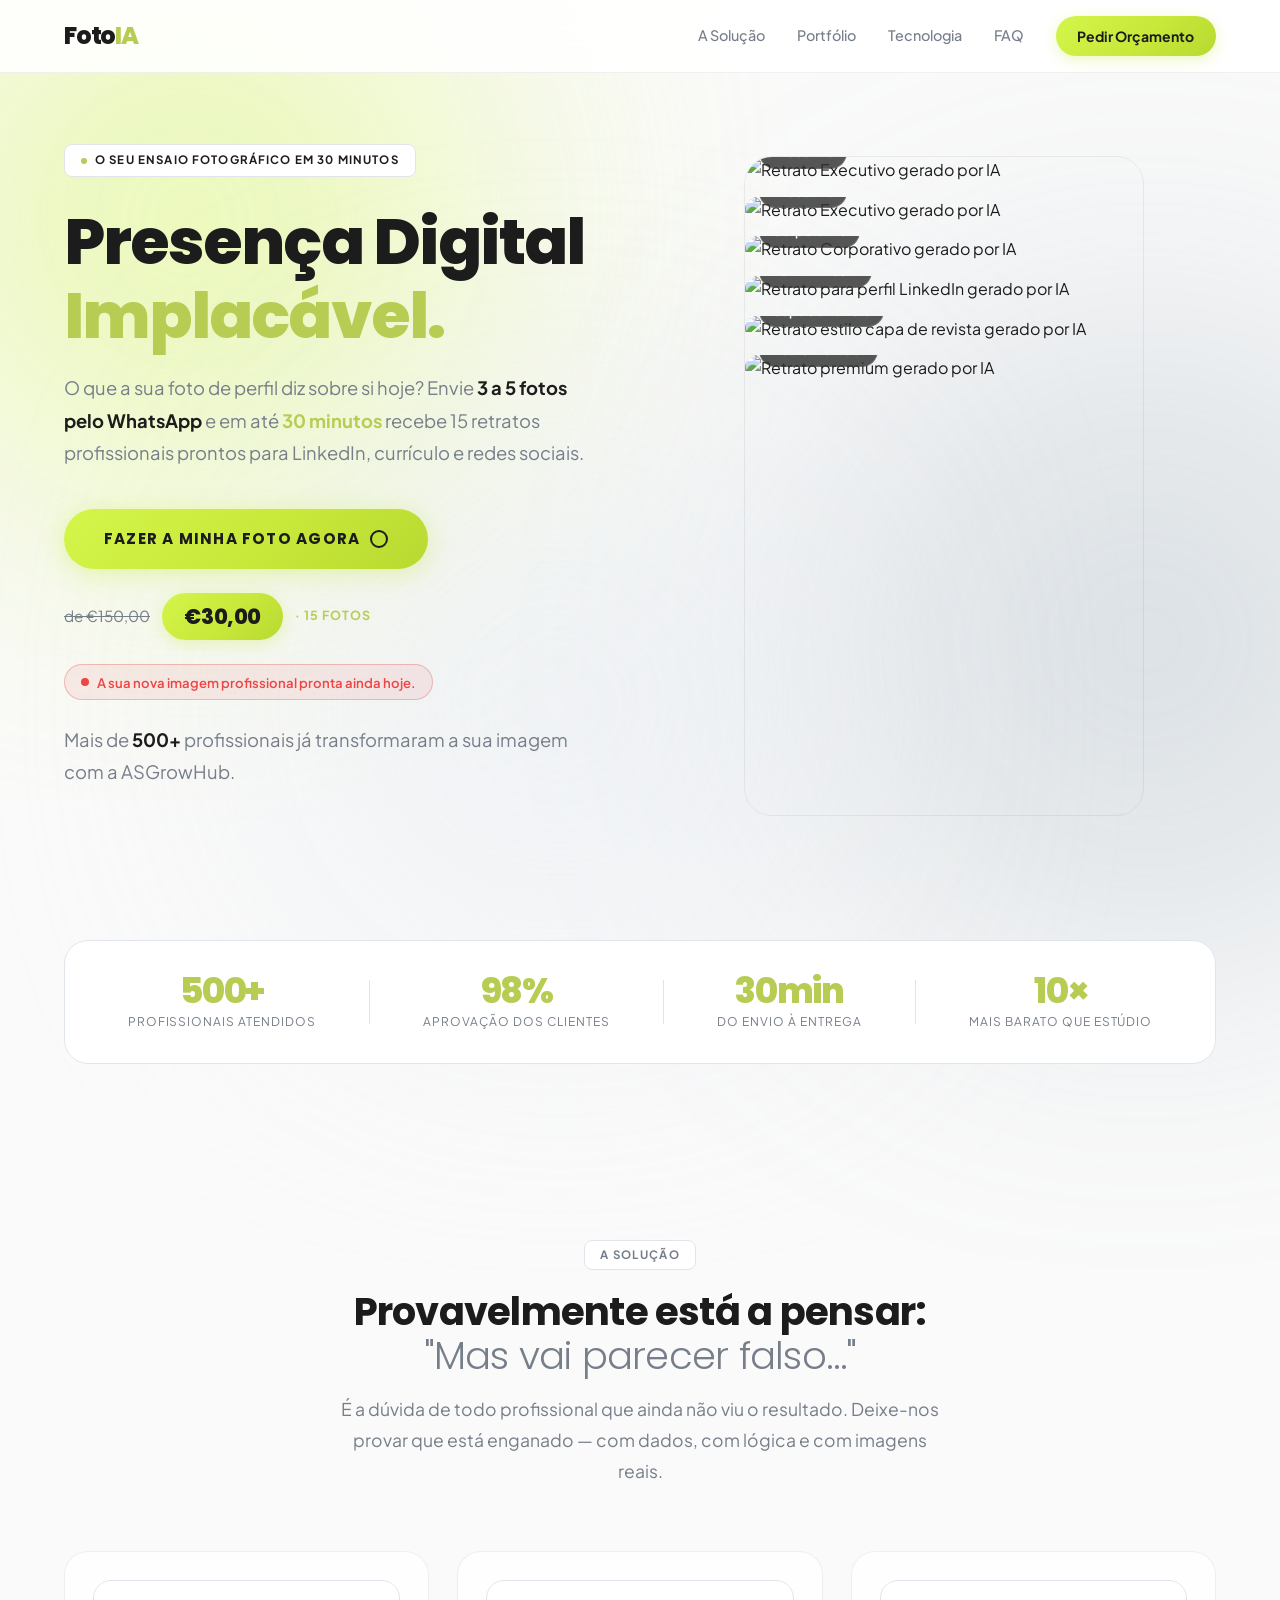
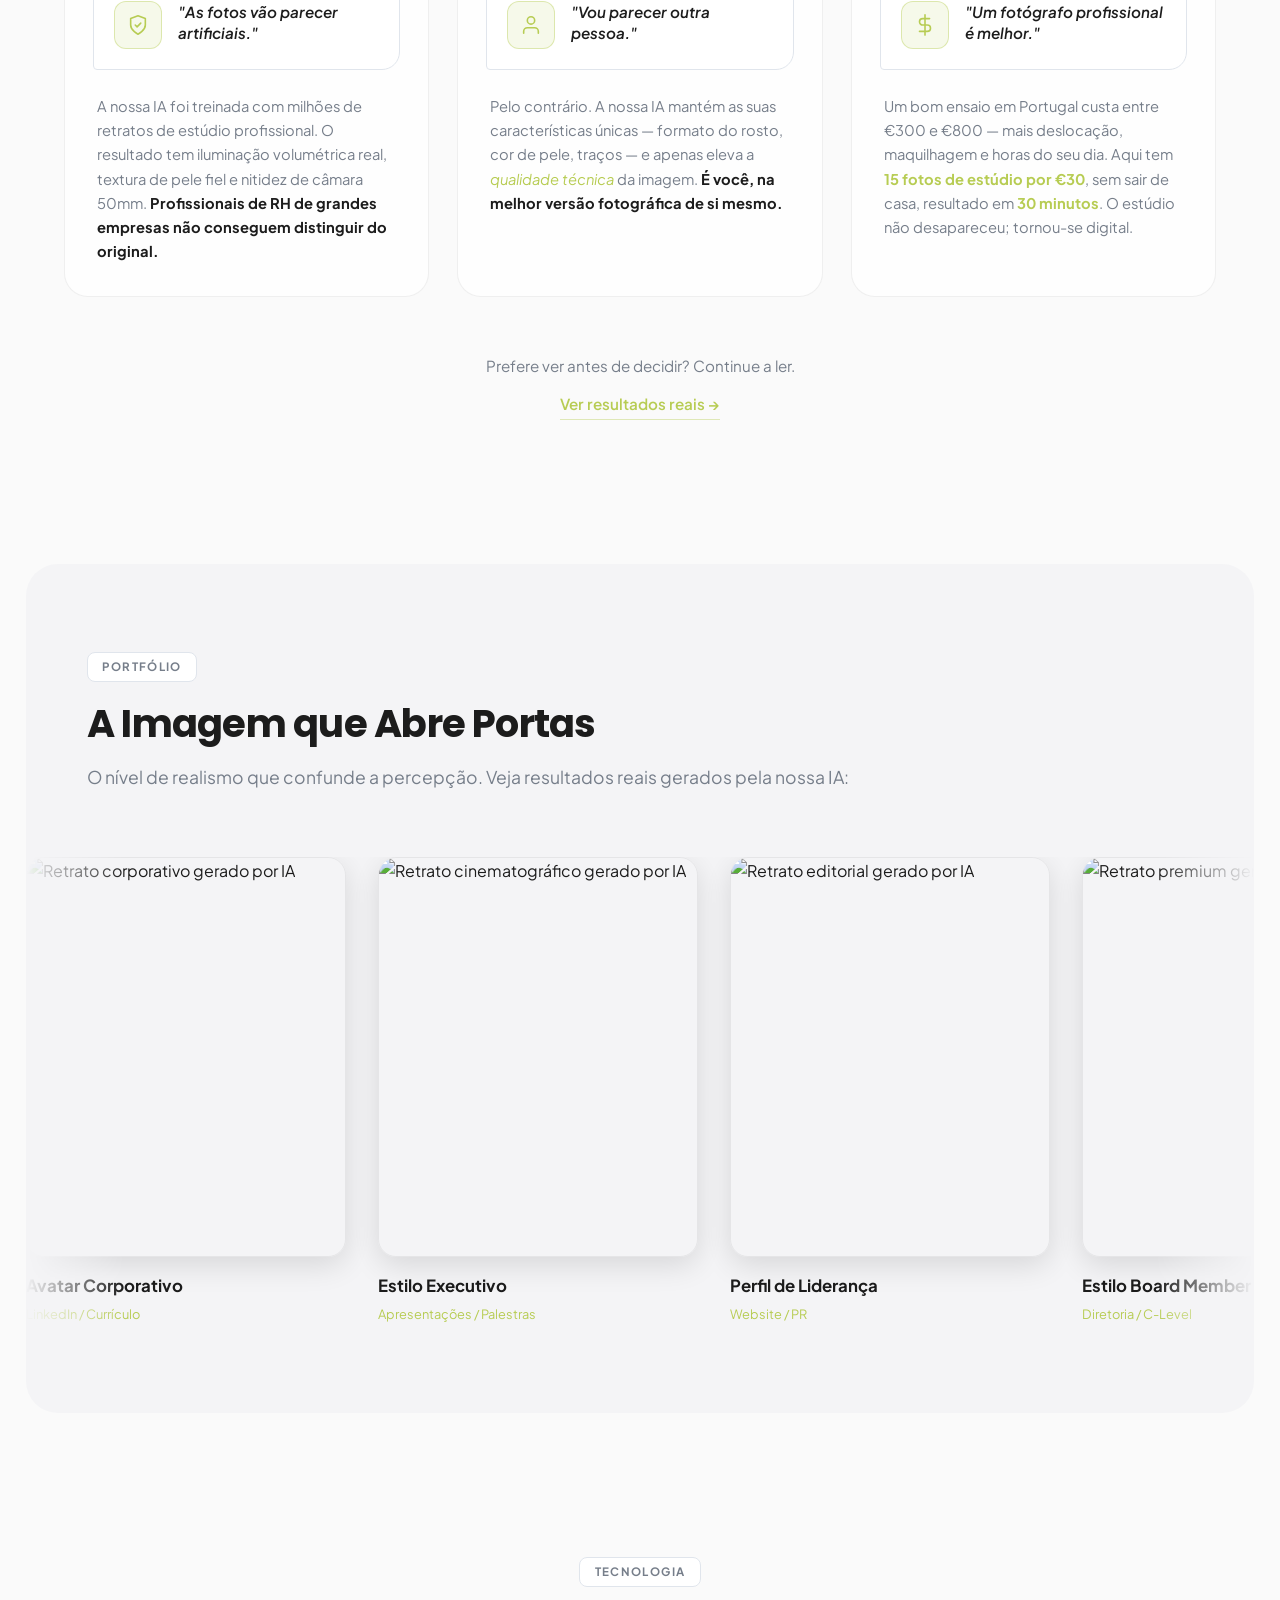
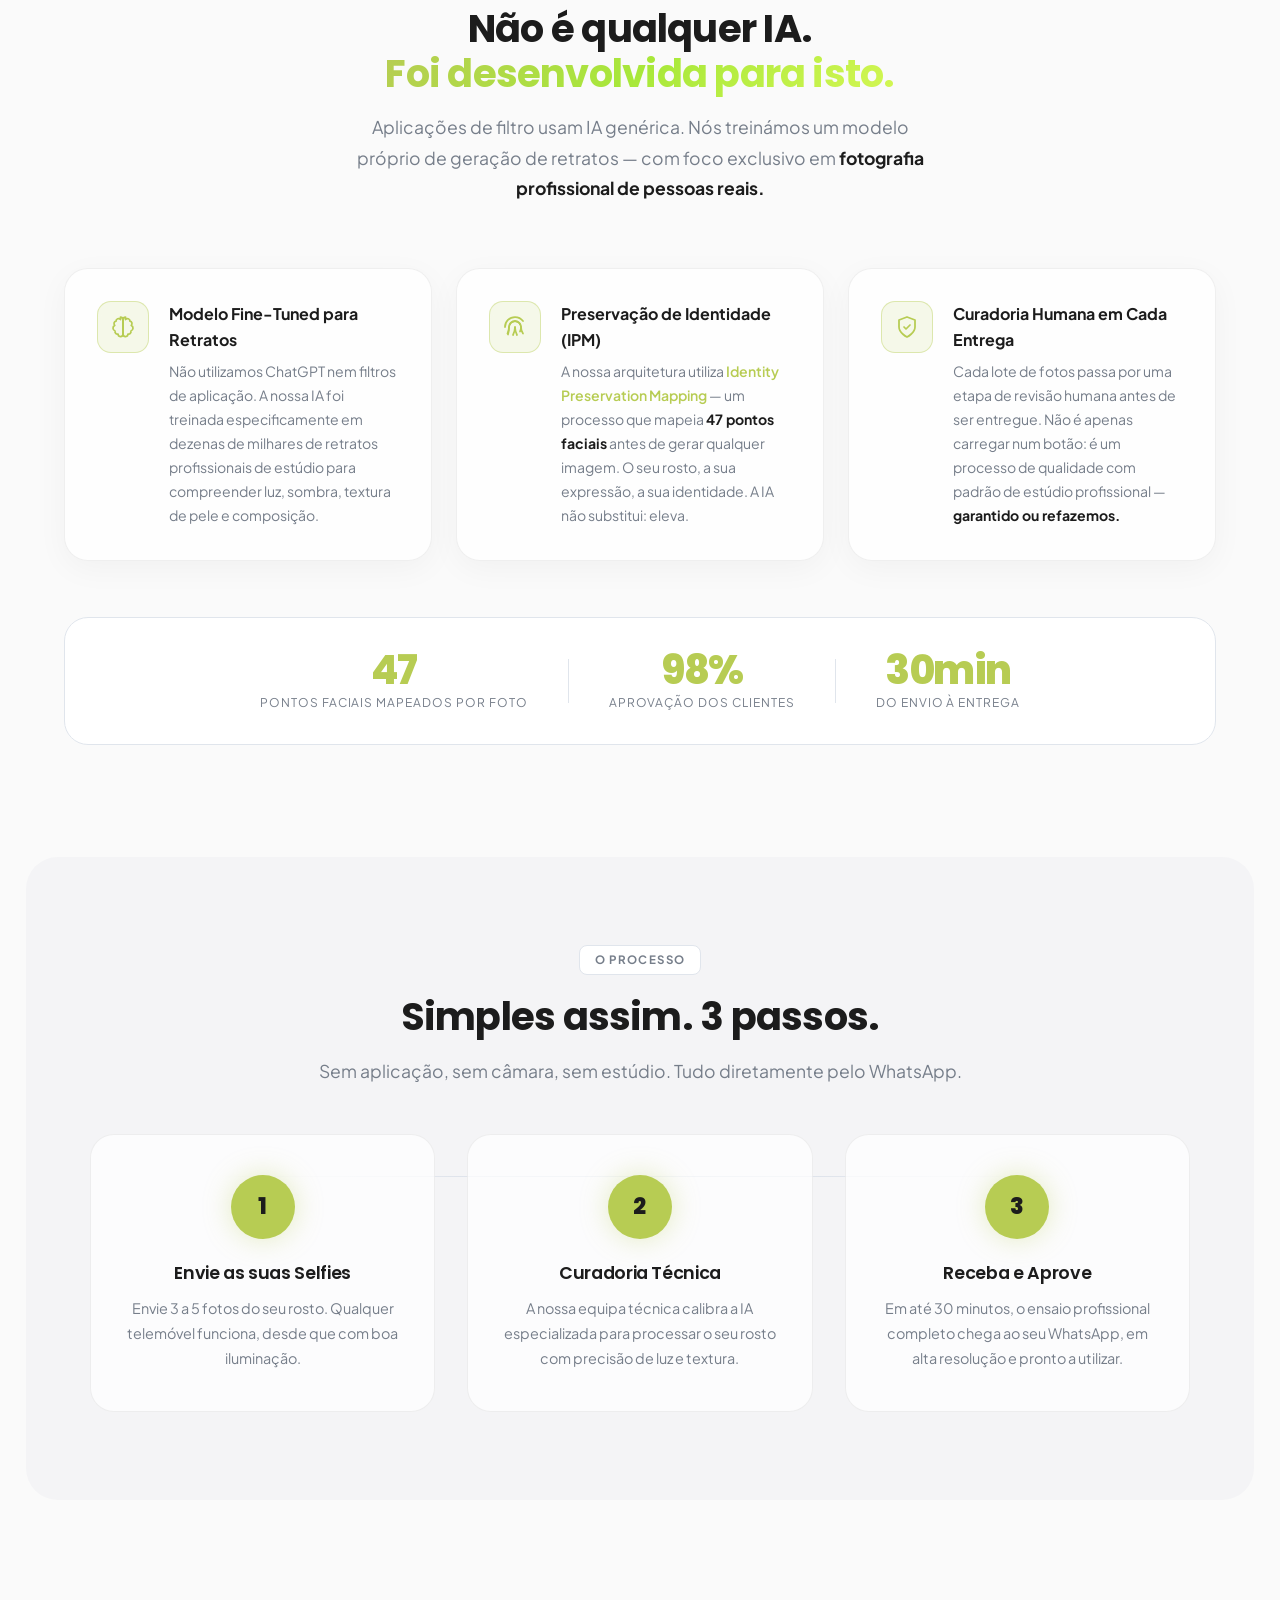
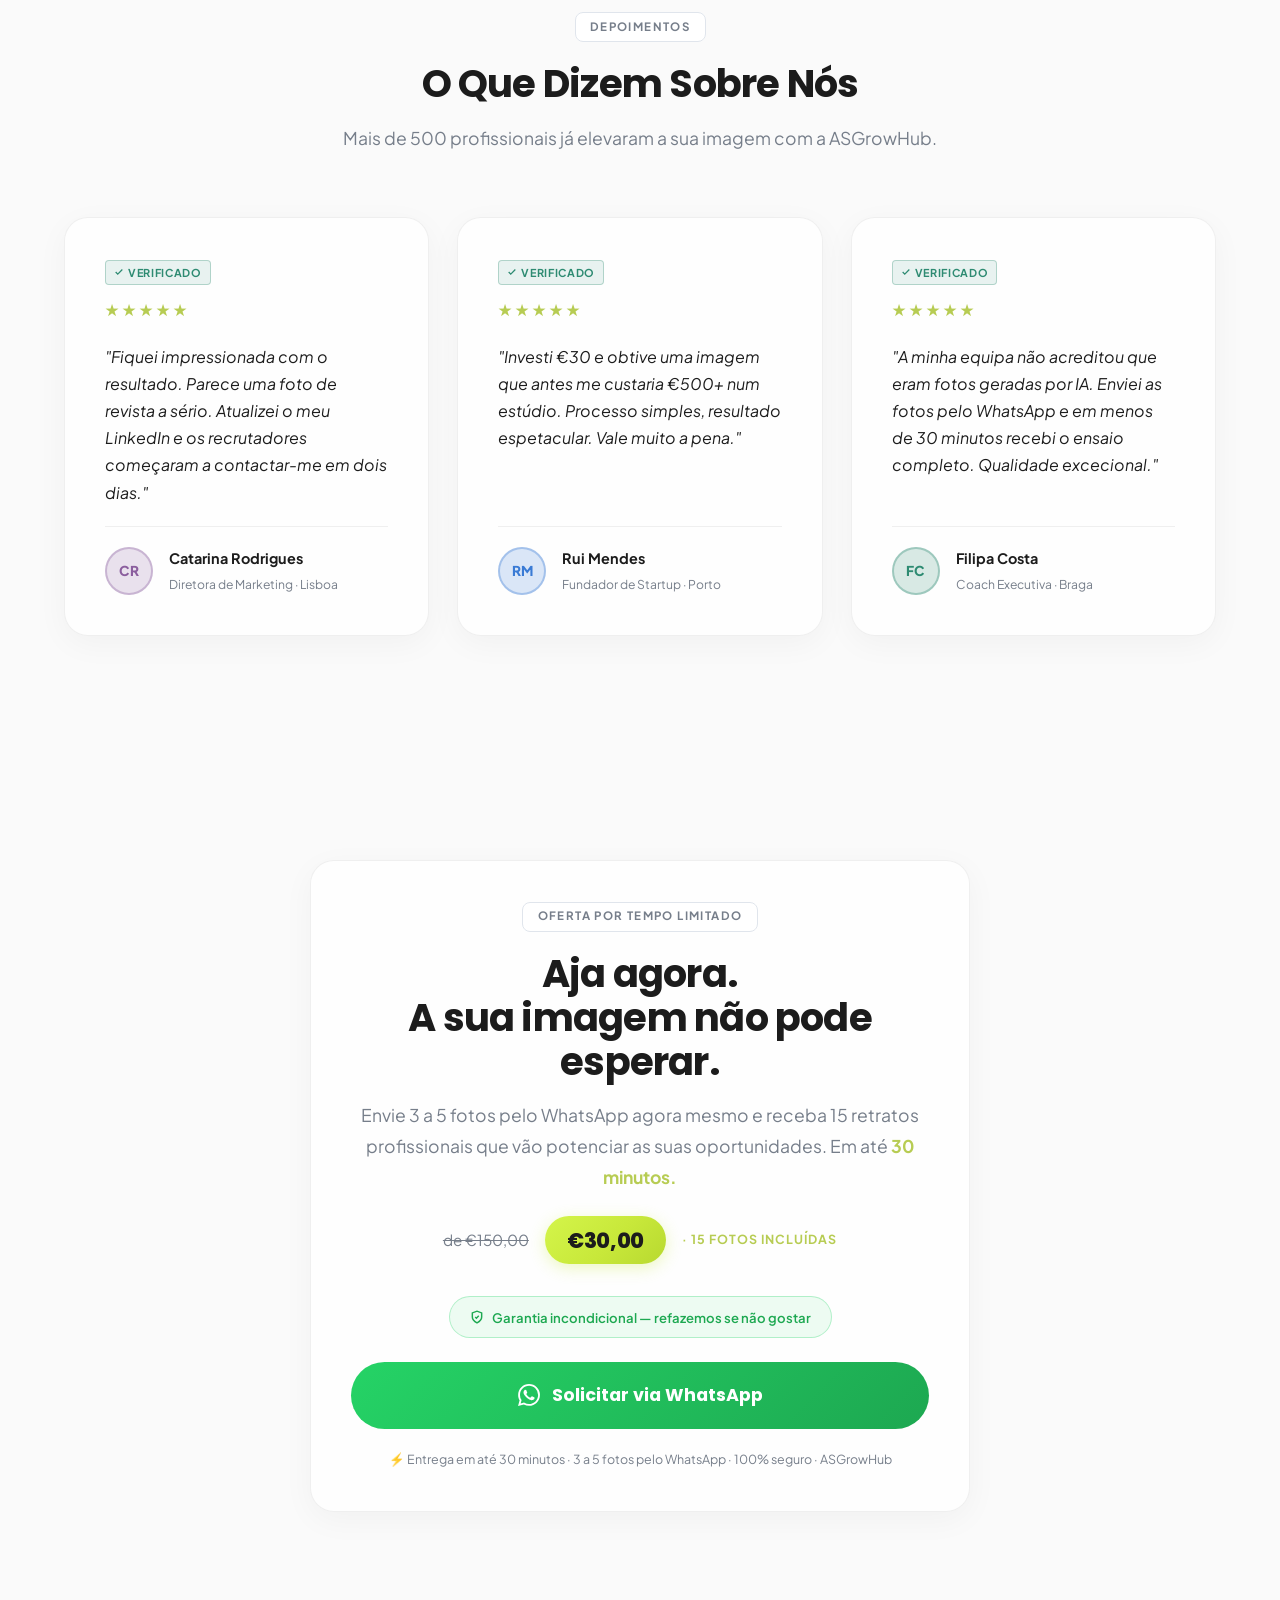
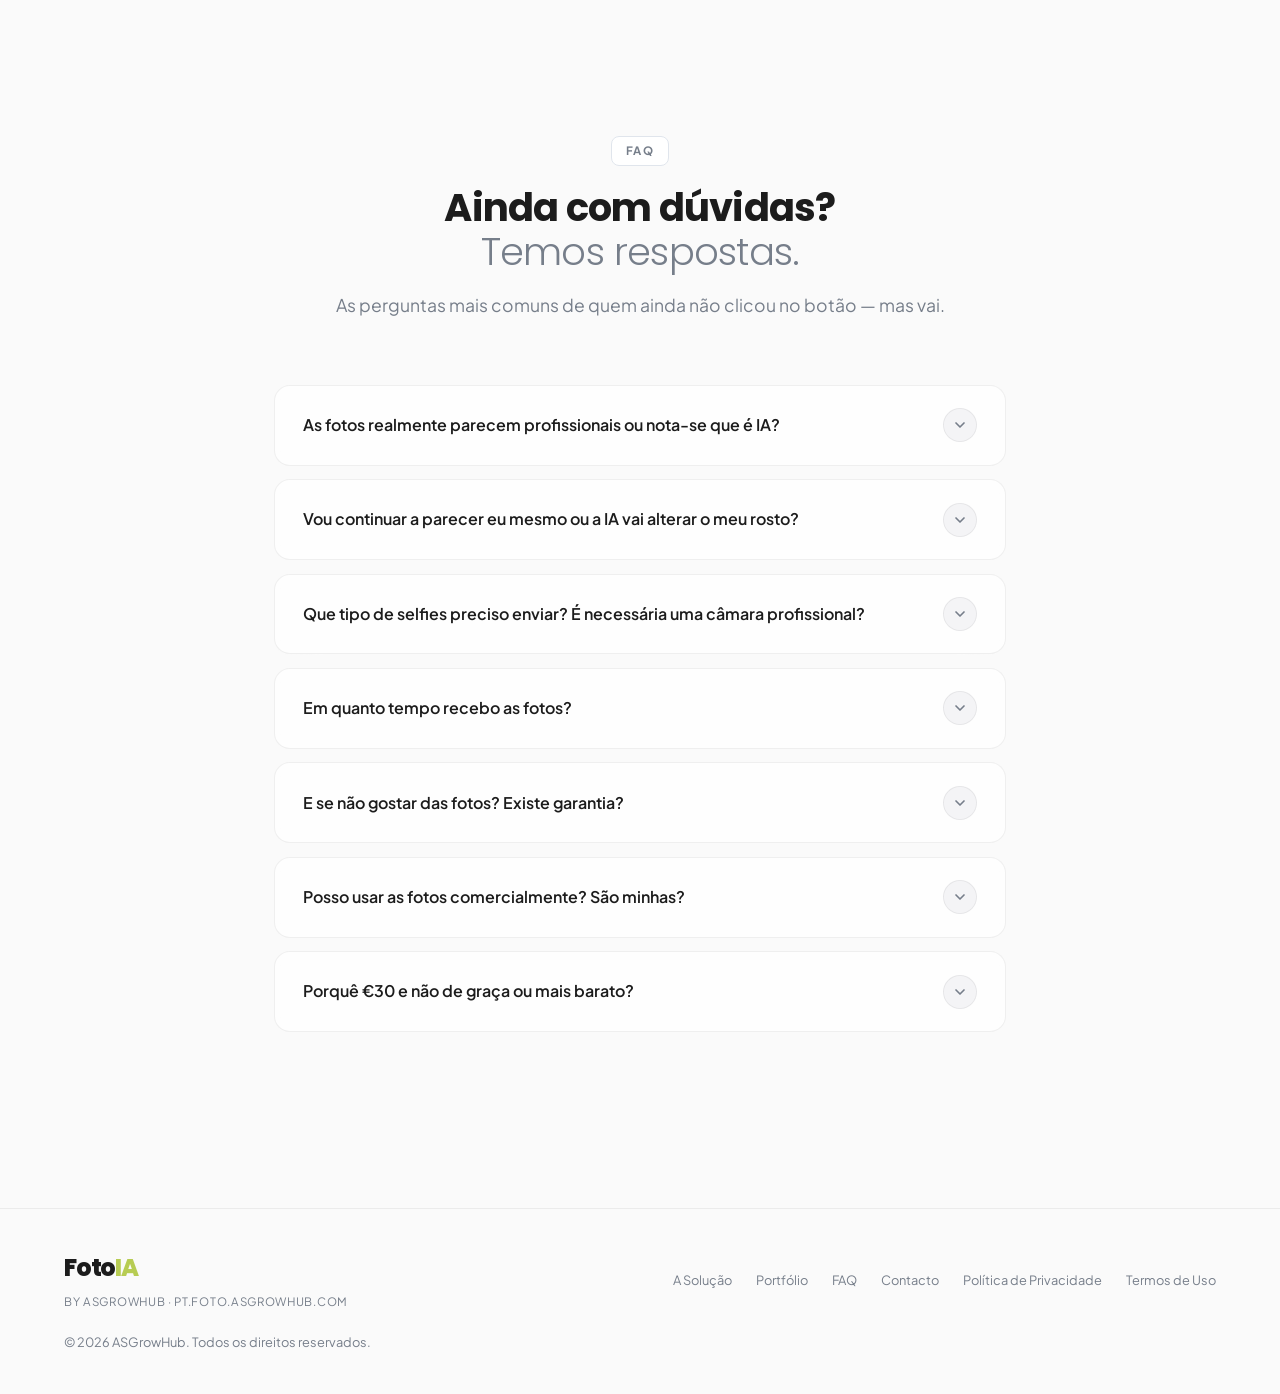
==== portugal/index.html @ 0e59f2b2 "feat: add portugal/index.html (PT-PT) for /portugal route [FotoIA]" ====
<!DOCTYPE html>
<html lang="pt-PT">

<head>
  <meta charset="UTF-8">
  <meta name="viewport" content="width=device-width, initial-scale=1.0">
  <title>FotoIA by ASGrowHub | Retratos Profissionais com Inteligência Artificial</title>
  <meta name="description"
    content="Envie 3 a 5 fotos pelo WhatsApp e receba 15 retratos corporativos profissionais em até 30 minutos. Fotos para LinkedIn, currículo e perfil geradas por IA.">
  <meta name="keywords"
    content="foto corporativa, retrato profissional, foto gerada por IA, linkedin foto, inteligencia artificial foto, portugal">
  <meta name="author" content="ASGrowHub">
  <link rel="canonical" href="https://pt.foto.asgrowhub.com" />

  <!-- Open Graph -->
  <meta property="og:type" content="website">
  <meta property="og:locale" content="pt_PT">
  <meta property="og:url" content="https://pt.foto.asgrowhub.com">
  <meta property="og:title" content="FotoIA — A Sua Nova Imagem Profissional em 30 Minutos">
  <meta property="og:description"
    content="O que a sua foto de perfil diz sobre si hoje? Tenha fotos de estúdio com qualidade impecável geradas por Inteligência Artificial.">
  <meta property="og:image" content="https://foto.asgrowhub.com/assets/og-image.png">
  <meta name="twitter:card" content="summary_large_image">
  <meta name="twitter:title" content="FotoIA — A Sua Nova Imagem Profissional em 30 Minutos">
  <meta name="twitter:description" content="15 fotos de estúdio profissional por €30. Só 3-5 fotos pelo WhatsApp. Em 30 minutos.">

  <link rel="icon"
    href="data:image/svg+xml,%3Csvg xmlns='http://www.w3.org/2000/svg' viewBox='0 0 32 32'%3E%3Crect width='32' height='32' rx='8' fill='%23B7CC53'/%3E%3Cpath d='M6 11h3l2-3h10l2 3h3a2 2 0 0 1 2 2v11a2 2 0 0 1-2 2H6a2 2 0 0 1-2-2V13a2 2 0 0 1 2-2z' fill='none' stroke='%23070707' stroke-width='2' stroke-linejoin='round'/%3E%3Ccircle cx='16' cy='18' r='4' fill='none' stroke='%23070707' stroke-width='2'/%3E%3C/svg%3E">

  <!-- Google Tag Manager -->
  <script>(function(w,d,s,l,i){w[l]=w[l]||[];w[l].push({'gtm.start':
  new Date().getTime(),event:'gtm.js'});var f=d.getElementsByTagName(s)[0],
  j=d.createElement(s),dl=l!='dataLayer'?'&l='+l:'';j.async=true;j.src=
  'https://www.googletagmanager.com/gtm.js?id='+i+dl;f.parentNode.insertBefore(j,f);
  })(window,document,'script','dataLayer','GTM-NWM44LLB');</script>
  <!-- End Google Tag Manager -->

  <!-- TikTok Pixel Code Start -->
  <script>
  !function (w, d, t) {
    w.TiktokAnalyticsObject=t;var ttq=w[t]=w[t]||[];ttq.methods=["page","track","identify","instances","debug","on","off","once","ready","alias","group","enableCookie","disableCookie","holdConsent","revokeConsent","grantConsent"],ttq.setAndDefer=function(t,e){t[e]=function(){t.push([e].concat(Array.prototype.slice.call(arguments,0)))}};for(var i=0;i<ttq.methods.length;i++)ttq.setAndDefer(ttq,ttq.methods[i]);ttq.instance=function(t){for(
  var e=ttq._i[t]||[],n=0;n<ttq.methods.length;n++)ttq.setAndDefer(e,ttq.methods[n]);return e},ttq.load=function(e,n){var r="https://analytics.tiktok.com/i18n/pixel/events.js",o=n&&n.partner;ttq._i=ttq._i||{},ttq._i[e]=[],ttq._i[e]._u=r,ttq._t=ttq._t||{},ttq._t[e]=+new Date,ttq._o=ttq._o||{},ttq._o[e]=n||{};n=document.createElement("script")
  ;n.type="text/javascript",n.async=!0,n.src=r+"?sdkid="+e+"&lib="+t;e=document.getElementsByTagName("script")[0];e.parentNode.insertBefore(n,e)};
    ttq.load('D73E8M3C77U5SK5I3BUG');
    ttq.page();
  }(window, document, 'ttq');
  </script>
  <!-- TikTok Pixel Code End -->

  <link rel="preconnect" href="https://fonts.googleapis.com">
  <link rel="preconnect" href="https://fonts.gstatic.com" crossorigin>
  <link
    href="https://fonts.googleapis.com/css2?family=Plus+Jakarta+Sans:wght@400;500;600;700&family=Poppins:wght@300;400;500;600;700;800&display=swap"
    rel="stylesheet" />

  <style>
    :root {
      --bg-color: #FAFAFA;
      --surface-1: #F4F4F6;
      --surface-2: #EBEBED;
      --surface-color: #FFFFFF;
      --text-color: #1C1C1C;
      --text-muted: #767E8A;
      --text-subtle: #A8B0BB;
      --accent: #B7CC53;
      --accent-hover: #A0B541;
      --accent-light: #E8F5A0;
      --accent-glow: rgba(183, 204, 83, 0.35);
      --accent-border: rgba(183, 204, 83, 0.4);
      --primary-text: #1C1C1C;
      --glass-bg: rgba(255, 255, 255, 0.72);
      --glass-border: rgba(0, 0, 0, 0.06);
      --font-heading: 'Poppins', sans-serif;
      --font-body: 'Plus Jakarta Sans', sans-serif;
      --space-xs: 0.5rem;
      --space-sm: 1rem;
      --space-md: 1.5rem;
      --space-lg: 2.5rem;
      --space-xl: 4rem;
      --space-2xl: 7rem;
      --radius-sm: 8px;
      --radius-md: 16px;
      --radius-lg: 24px;
      --radius-xl: 32px;
      --radius-full: 100px;
      --transition: all 0.3s cubic-bezier(0.25, 0.8, 0.25, 1);
      --transition-spring: all 0.4s cubic-bezier(0.165, 0.84, 0.44, 1);
    }

    *, *::before, *::after { margin: 0; padding: 0; box-sizing: border-box; }
    html { scroll-behavior: smooth; }
    body { background-color: var(--bg-color); color: var(--text-color); font-family: var(--font-body); overflow-x: hidden; line-height: 1.6; }

    .skip-link { position: absolute; top: -100%; left: 1rem; background: var(--accent); color: var(--primary-text); padding: 0.75rem 1.5rem; border-radius: var(--radius-md); font-weight: 700; z-index: 9999; text-decoration: none; transition: top 0.2s; }
    .skip-link:focus { top: 1rem; }

    .glow { position: fixed; border-radius: 50%; filter: blur(140px); z-index: -1; pointer-events: none; animation: breathe 10s infinite alternate ease-in-out; }
    .glow-1 { top: -8%; left: -8%; width: 580px; height: 580px; background: #D4F754; opacity: 0.45; animation-delay: 0s; }
    .glow-2 { top: 35%; right: -15%; width: 650px; height: 650px; background: #7B92A3; opacity: 0.25; animation-delay: 3s; }
    .glow-3 { bottom: -5%; left: 25%; width: 480px; height: 480px; background: #E2E8F0; opacity: 0.6; animation-delay: 6s; }
    @keyframes breathe {
      0%   { transform: scale(1) translate(0,0); }
      50%  { transform: scale(1.06) translate(2%,2%); }
      100% { transform: scale(0.96) translate(-2%,-2%); }
    }

    .glass-card { background: var(--glass-bg); backdrop-filter: blur(24px); -webkit-backdrop-filter: blur(24px); border: 1px solid var(--glass-border); border-radius: var(--radius-lg); padding: 2.5rem; box-shadow: 0 8px 32px rgba(0,0,0,0.04); transition: var(--transition-spring); }
    .glass-card:hover { transform: translateY(-5px); box-shadow: 0 16px 40px rgba(0,0,0,0.08); }

    h1, h2, h3 { font-family: var(--font-heading); line-height: 1.15; letter-spacing: -0.02em; }
    h1 { font-size: clamp(2.6rem, 5vw, 4.8rem); font-weight: 800; letter-spacing: -0.03em; margin-bottom: 1.25rem; color: var(--text-color); }
    h2 { font-size: clamp(1.9rem, 3vw, 3rem); font-weight: 700; margin-bottom: 1rem; }
    h3 { font-size: 1.2rem; font-weight: 600; }
    p { color: var(--text-muted); font-size: 1.1rem; line-height: 1.75; }
    a { color: var(--text-color); text-decoration: none; transition: var(--transition); }

    .gradient-text { background: linear-gradient(135deg, var(--accent) 0%, #a8e83a 50%, #d4f754 100%); -webkit-background-clip: text; -webkit-text-fill-color: transparent; background-clip: text; }

    .glass-nav { background: rgba(255,255,255,0.88); backdrop-filter: blur(20px); -webkit-backdrop-filter: blur(20px); border-bottom: 1px solid var(--glass-border); position: fixed; top: 0; width: 100%; z-index: 1000; display: flex; justify-content: space-between; align-items: center; padding: 1rem 5%; transition: var(--transition); }
    .glass-nav.scrolled { background: rgba(255,255,255,0.97); box-shadow: 0 4px 30px rgba(0,0,0,0.06); }
    .logo { font-family: var(--font-heading); font-size: 1.5rem; font-weight: 800; letter-spacing: -0.05em; }
    .logo span { color: var(--accent); }
    .nav-links { display: flex; gap: 2rem; align-items: center; }
    .nav-links a:not(.cta-button-nav) { color: var(--text-muted); font-size: 0.9rem; font-weight: 500; }
    .nav-links a:not(.cta-button-nav):hover { color: var(--text-color); }
    .cta-button-nav { background: linear-gradient(135deg, #d4f54a 0%, #c8e83a 55%, #b8d930 100%); color: var(--primary-text); padding: 0.55rem 1.35rem; border-radius: var(--radius-full); font-size: 0.875rem; font-weight: 700; border: none; transition: var(--transition-spring); box-shadow: 0 4px 14px rgba(196,232,50,0.3); }
    .cta-button-nav:hover { transform: translateY(-2px) scale(1.03); box-shadow: 0 8px 22px rgba(196,232,50,0.45); }

    .hamburger { display: none; flex-direction: column; gap: 5px; cursor: pointer; padding: 4px; z-index: 1001; background: none; border: none; }
    .hamburger span { width: 24px; height: 2px; background: var(--text-color); border-radius: 2px; transition: var(--transition); display: block; }
    .hamburger.active span:nth-child(1) { transform: translateY(7px) rotate(45deg); }
    .hamburger.active span:nth-child(2) { opacity: 0; }
    .hamburger.active span:nth-child(3) { transform: translateY(-7px) rotate(-45deg); }

    .mobile-menu { display: none; position: fixed; inset: 0; background: rgba(250,250,250,0.98); backdrop-filter: blur(20px); z-index: 999; flex-direction: column; align-items: center; justify-content: center; gap: 2.5rem; }
    .mobile-menu.open { display: flex; }
    .mobile-menu a { font-size: 1.75rem; font-weight: 600; color: var(--text-muted); }
    .mobile-menu a:hover { color: var(--accent); }

    .btn-primary { display: inline-flex; align-items: center; justify-content: center; gap: 10px; background: linear-gradient(135deg, #d4f54a 0%, #c8e83a 55%, #b8d930 100%); color: var(--primary-text); font-family: var(--font-heading); font-size: 0.95rem; font-weight: 700; letter-spacing: 0.08em; text-transform: uppercase; padding: 1.1rem 2.5rem; border-radius: var(--radius-full); border: none; cursor: pointer; transition: transform 0.2s ease, box-shadow 0.2s ease; box-shadow: 0 4px 24px rgba(196,232,50,0.35); animation: pulse-lime 2.8s infinite cubic-bezier(0.66,0,0,1); }
    .btn-primary:hover { transform: scale(1.04) translateY(-2px); box-shadow: 0 10px 32px rgba(196,232,50,0.5); animation: none; }
    .btn-primary .icon-circle { width: 18px; height: 18px; border: 2px solid var(--primary-text); border-radius: 50%; flex-shrink: 0; }
    @keyframes pulse-lime { 0% { box-shadow: 0 0 0 0 rgba(183,204,83,0.5); } 70% { box-shadow: 0 0 0 18px rgba(183,204,83,0); } 100% { box-shadow: 0 0 0 0 rgba(183,204,83,0); } }

    .btn-whatsapp { display: inline-flex; align-items: center; justify-content: center; gap: 0.75rem; background: linear-gradient(135deg, #25D366 0%, #1da851 100%); color: #fff; font-family: var(--font-heading); font-weight: 700; padding: 1.2rem 2.8rem; border-radius: var(--radius-full); font-size: 1.1rem; transition: var(--transition-spring); border: none; cursor: pointer; animation: pulse-green 2.8s infinite cubic-bezier(0.66,0,0,1); box-shadow: 0 0 0 0 rgba(37,211,102,0.5); }
    .btn-whatsapp:hover { transform: translateY(-4px) scale(1.02); animation: none; box-shadow: 0 16px 40px rgba(37,211,102,0.4); }
    @keyframes pulse-green { 0% { box-shadow: 0 0 0 0 rgba(37,211,102,0.5); } 70% { box-shadow: 0 0 0 18px rgba(37,211,102,0); } 100% { box-shadow: 0 0 0 0 rgba(37,211,102,0); } }

    .section-label { display: inline-block; padding: 0.3rem 0.9rem; border: 1px solid #E0E5EC; border-radius: var(--radius-sm); font-size: 0.72rem; font-weight: 700; letter-spacing: 0.12em; text-transform: uppercase; color: var(--text-muted); background: #FFF; margin-bottom: 1.25rem; }

    .badge-hero { display: inline-flex; align-items: center; gap: 8px; padding: 0.4rem 1rem; background: #FFF; border: 1px solid #E0E5EC; border-radius: var(--radius-sm); font-size: 0.72rem; font-weight: 700; letter-spacing: 0.1em; text-transform: uppercase; color: var(--text-color); margin-bottom: 1.75rem; }
    .badge-hero-dot { width: 6px; height: 6px; border-radius: 50%; background: var(--accent); flex-shrink: 0; }

    .pulse-dot { display: inline-block; width: 8px; height: 8px; border-radius: 50%; background: #ef4444; box-shadow: 0 0 0 0 rgba(239,68,68,0.7); animation: pulse-red 2s infinite cubic-bezier(0.66,0,0,1); flex-shrink: 0; }
    @keyframes pulse-red { to { box-shadow: 0 0 0 10px rgba(239,68,68,0); } }
    .pulse-dot.green { background: #25D366; box-shadow: 0 0 0 0 rgba(37,211,102,0.7); animation: pulse-green-dot 2s infinite; }
    @keyframes pulse-green-dot { to { box-shadow: 0 0 0 8px rgba(37,211,102,0); } }

    .reveal { opacity: 0; transform: translateY(28px); transition: opacity 0.65s ease, transform 0.65s ease; }
    .reveal.visible { opacity: 1; transform: translateY(0); }
    .reveal-delay-1 { transition-delay: 0.1s; }
    .reveal-delay-2 { transition-delay: 0.2s; }
    .reveal-delay-3 { transition-delay: 0.3s; }
    .reveal-delay-4 { transition-delay: 0.4s; }

    section { padding: var(--space-2xl) 5%; max-width: 1400px; margin: 0 auto; }
    .section-header { margin-bottom: var(--space-xl); }
    .text-center { text-align: center; }

    .hero { min-height: 100vh; display: flex; align-items: center; justify-content: space-between; gap: var(--space-xl); padding-top: 9rem; }
    .hero-content { flex: 1; max-width: 600px; }
    .hero-content h1 span { color: var(--accent); }
    .hero-content > p { margin-bottom: var(--space-lg); font-size: 1.15rem; }
    .hero-actions { display: flex; gap: 1rem; margin-bottom: var(--space-md); flex-wrap: wrap; }

    .pricing-row { display: flex; align-items: center; gap: 0.75rem; flex-wrap: wrap; margin-bottom: var(--space-md); }
    .price-old { font-size: 0.95rem; color: var(--text-muted); text-decoration: line-through; }
    .price-badge { background: linear-gradient(135deg, #d4f54a 0%, #c8e83a 55%, #b8d930 100%); color: var(--primary-text); font-family: var(--font-heading); font-weight: 800; font-size: 1.3rem; padding: 0.45rem 1.4rem; border-radius: var(--radius-full); letter-spacing: -0.02em; box-shadow: 0 4px 16px rgba(196,232,50,0.3); }
    .price-qty { font-size: 0.78rem; color: var(--accent); font-weight: 700; letter-spacing: 0.08em; text-transform: uppercase; }

    .urgency { display: inline-flex; align-items: center; gap: 0.5rem; background: rgba(220,38,38,0.08); border: 1px solid rgba(220,38,38,0.25); padding: 0.4rem 1rem; border-radius: var(--radius-full); font-size: 0.82rem; font-weight: 600; color: #ef4444; margin-bottom: var(--space-md); }
    .social-proof-bar { font-size: 0.82rem; color: var(--text-muted); }
    .social-proof-bar strong { color: var(--text-color); font-weight: 700; }

    .hero-visual { flex: 1; display: flex; justify-content: center; align-items: center; }

    .carousel-container { width: 100%; max-width: 400px; height: 660px; overflow: hidden; position: relative; border-radius: 28px; border: 1px solid var(--glass-border); }
    .carousel-track { display: flex; flex-direction: column; gap: 14px; animation: scroll-vertical 24s linear infinite; }
    .carousel-track:hover { animation-play-state: paused; }
    .carousel-slide { position: relative; width: 100%; border-radius: 20px; overflow: hidden; flex-shrink: 0; }
    .carousel-slide img { width: 100%; height: auto; display: block; }
    .slide-label { position: absolute; bottom: 14px; left: 14px; background: rgba(0,0,0,0.65); color: #fff; padding: 5px 12px; border-radius: var(--radius-full); font-size: 0.8rem; font-weight: 600; backdrop-filter: blur(8px); border: 1px solid rgba(255,255,255,0.15); }
    @keyframes scroll-vertical { 0% { transform: translateY(0); } 100% { transform: translateY(calc(-50% - 7px)); } }

    .stats-bar { max-width: 1400px; margin: 0 auto; padding: 0 5% 4rem; }
    .stats-bar-inner { display: flex; align-items: center; justify-content: space-around; flex-wrap: wrap; gap: 1.5rem; background: #FFF; border: 1px solid #E0E5EC; border-radius: var(--radius-lg); padding: 2rem 3rem; }
    .stat-item { display: flex; flex-direction: column; align-items: center; gap: 0.2rem; text-align: center; }
    .stat-num { font-family: var(--font-heading); font-size: 2.2rem; font-weight: 800; color: var(--accent); line-height: 1; letter-spacing: -0.04em; }
    .stat-desc { font-size: 0.75rem; color: var(--text-muted); text-transform: uppercase; letter-spacing: 0.08em; }
    .stat-divider { width: 1px; height: 44px; background: #E0E5EC; }

    .benefits-grid { display: grid; grid-template-columns: repeat(auto-fit, minmax(280px, 1fr)); gap: 1.75rem; }
    .objection-card { background: var(--glass-bg); backdrop-filter: blur(24px); -webkit-backdrop-filter: blur(24px); border: 1px solid var(--glass-border); border-radius: var(--radius-lg); padding: 1.75rem; gap: 1.5rem; display: flex; flex-direction: column; transition: var(--transition-spring); }
    .objection-card:hover { transform: translateY(-6px); box-shadow: 0 16px 40px rgba(0,0,0,0.08); border-color: var(--accent-border); }
    .objection-bubble { background: #FFF; border: 1px solid #E0E5EC; border-radius: 18px 18px 18px 4px; padding: 1.25rem; display: flex; align-items: flex-start; gap: 1rem; }
    .glass-icon { width: 48px; height: 48px; min-width: 48px; display: flex; align-items: center; justify-content: center; background: rgba(183,204,83,0.12); border: 1px solid var(--accent-border); border-radius: 12px; flex-shrink: 0; transition: var(--transition); }
    .glass-icon svg { width: 22px; height: 22px; stroke: var(--accent); fill: none; stroke-width: 1.75; stroke-linecap: round; stroke-linejoin: round; }
    .objection-card:hover .glass-icon { background: rgba(183,204,83,0.22); transform: scale(1.05); }
    .objection-tag { display: block; font-size: 0.68rem; font-weight: 700; text-transform: uppercase; letter-spacing: 0.1em; color: var(--accent); margin-bottom: 0.3rem; }
    .objection-q { font-size: 0.95rem; font-weight: 600; color: var(--text-color); line-height: 1.4; margin: 0; font-style: italic; }
    .objection-answer { padding: 0 0.25rem 0.25rem; flex-grow: 1; }
    .objection-answer p { font-size: 0.92rem; line-height: 1.65; color: var(--text-muted); margin: 0; }
    .mini-cta-link { display: inline-flex; align-items: center; gap: 4px; color: var(--accent); font-weight: 600; font-size: 0.95rem; border-bottom: 1px solid var(--accent-border); padding-bottom: 2px; transition: var(--transition); }
    .mini-cta-link:hover { gap: 8px; }

    .portfolio { background: var(--surface-1); border-radius: var(--radius-xl); padding: 5.5rem 0; margin: 2rem 2%; overflow: hidden; max-width: none; }
    .portfolio .section-header { padding: 0 5%; }
    .portfolio-marquee-wrapper { display: flex; overflow: hidden; user-select: none; margin-top: 3.5rem; gap: 2rem; mask-image: linear-gradient(to right, rgba(0,0,0,0) 0%, rgba(0,0,0,1) 8%, rgba(0,0,0,1) 92%, rgba(0,0,0,0) 100%); -webkit-mask-image: linear-gradient(to right, rgba(0,0,0,0) 0%, rgba(0,0,0,1) 8%, rgba(0,0,0,1) 92%, rgba(0,0,0,0) 100%); }
    .portfolio-marquee-track { display: flex; flex-shrink: 0; min-width: 100%; animation: scrollX 45s linear infinite; gap: 2rem; }
    .portfolio-marquee-wrapper:hover .portfolio-marquee-track { animation-play-state: paused; }
    .marquee-group { display: flex; flex-shrink: 0; gap: 2rem; }
    @keyframes scrollX { 0% { transform: translateX(0); } 100% { transform: translateX(-100%); } }
    .marquee-item { width: 320px; display: flex; flex-direction: column; gap: 1rem; flex-shrink: 0; transition: var(--transition); }
    .marquee-item:hover { transform: translateY(-8px); }
    .portfolio-image-wrapper { width: 100%; height: 400px; border-radius: 18px; overflow: hidden; position: relative; box-shadow: 0 8px 30px rgba(0,0,0,0.12); border: 1px solid var(--glass-border); }
    .portfolio-image-wrapper img { width: 100%; height: 100%; object-fit: cover; transition: transform 0.6s cubic-bezier(0.165,0.84,0.44,1); }
    .marquee-item:hover .portfolio-image-wrapper img { transform: scale(1.06); }
    .portfolio-overlay { position: absolute; bottom: 0; left: 0; right: 0; padding: 1.25rem; background: linear-gradient(to top, rgba(0,0,0,0.85) 0%, rgba(0,0,0,0) 100%); display: flex; align-items: center; gap: 0.5rem; opacity: 0; transform: translateY(8px); transition: all 0.35s ease; }
    .marquee-item:hover .portfolio-overlay { opacity: 1; transform: translateY(0); }
    .tag-before { font-size: 0.68rem; font-weight: 700; text-transform: uppercase; letter-spacing: 0.05em; padding: 0.3rem 0.6rem; border-radius: var(--radius-sm); background: rgba(255,255,255,0.12); color: rgba(255,255,255,0.75); backdrop-filter: blur(4px); border: 1px solid rgba(255,255,255,0.15); }
    .tag-after { font-size: 0.68rem; font-weight: 700; text-transform: uppercase; letter-spacing: 0.05em; padding: 0.3rem 0.6rem; border-radius: var(--radius-sm); background: var(--accent); color: var(--primary-text); }
    .portfolio-info h4 { font-size: 1.05rem; font-weight: 700; margin-bottom: 0.2rem; color: var(--text-color); }
    .portfolio-info p { font-size: 0.8rem; color: var(--accent); margin: 0; }

    .ai-authority { padding: var(--space-2xl) 5%; text-align: center; }
    .authority-grid { display: grid; grid-template-columns: repeat(auto-fit, minmax(280px, 1fr)); gap: 1.5rem; margin-top: 3.5rem; text-align: left; }
    .authority-card { display: flex; align-items: flex-start; gap: 1.25rem; background: var(--glass-bg); backdrop-filter: blur(24px); border: 1px solid var(--glass-border); border-radius: var(--radius-lg); padding: 2rem; box-shadow: 0 8px 32px rgba(0,0,0,0.04); transition: var(--transition-spring); }
    .authority-card:hover { box-shadow: 0 16px 40px rgba(0,0,0,0.08); transform: translateY(-4px); border-color: var(--accent-border); }
    .authority-icon { width: 52px; height: 52px; min-width: 52px; background: rgba(183,204,83,0.12); border: 1px solid var(--accent-border); border-radius: 14px; display: flex; align-items: center; justify-content: center; flex-shrink: 0; }
    .authority-icon svg { width: 24px; height: 24px; stroke: var(--accent); fill: none; stroke-width: 1.75; stroke-linecap: round; stroke-linejoin: round; }
    .authority-text h4 { font-size: 1rem; font-weight: 700; color: var(--text-color); margin-bottom: 0.5rem; }
    .authority-text p { font-size: 0.88rem; line-height: 1.7; color: var(--text-muted); margin: 0; }
    .authority-text em { color: var(--accent); font-style: normal; font-weight: 600; }
    .authority-footer { display: flex; align-items: center; justify-content: center; gap: 2.5rem; margin-top: 3.5rem; padding: 2rem 3rem; background: #FFF; border: 1px solid #E0E5EC; border-radius: var(--radius-lg); flex-wrap: wrap; }
    .authority-stat { display: flex; flex-direction: column; align-items: center; gap: 0.2rem; }
    .stat-number { font-family: var(--font-heading); font-size: 2.5rem; font-weight: 800; color: var(--accent); line-height: 1; letter-spacing: -0.04em; }
    .stat-label { font-size: 0.75rem; color: var(--text-muted); text-transform: uppercase; letter-spacing: 0.08em; text-align: center; }
    .authority-divider { width: 1px; height: 44px; background: #E0E5EC; }

    .how-it-works { background: var(--surface-1); border-radius: var(--radius-xl); padding: 5.5rem 5%; margin: 0 2%; max-width: none; }
    .steps-grid { display: grid; grid-template-columns: repeat(auto-fit, minmax(240px, 1fr)); gap: 2rem; position: relative; margin-top: 3rem; }
    .steps-grid::before { content: ''; position: absolute; top: 42px; left: 10%; right: 10%; height: 1px; background: linear-gradient(to right, transparent, #D0D8E4, transparent); }
    .step-card { text-align: center; padding: 2.5rem 2rem; background: var(--glass-bg); border: 1px solid var(--glass-border); border-radius: var(--radius-lg); transition: var(--transition-spring); position: relative; }
    .step-card:hover { box-shadow: 0 12px 36px rgba(0,0,0,0.08); background: #FFF; transform: translateY(-6px); border-color: var(--accent-border); }
    .step-number { width: 64px; height: 64px; border-radius: 50%; background: var(--accent); color: var(--primary-text); font-family: var(--font-heading); font-weight: 800; font-size: 1.4rem; display: flex; align-items: center; justify-content: center; margin: 0 auto 1.5rem; position: relative; z-index: 1; box-shadow: 0 0 28px var(--accent-glow); }
    .step-card h3 { margin-bottom: 0.75rem; font-size: 1.1rem; color: var(--text-color); }
    .step-card p { font-size: 0.9rem; }

    .testimonials-grid { display: grid; grid-template-columns: repeat(auto-fit, minmax(300px, 1fr)); gap: 1.75rem; }
    .testimonial-card { display: flex; flex-direction: column; gap: 1.25rem; }
    .testimonial-card:hover { border-color: var(--accent-border); }
    .stars { color: var(--accent); font-size: 1rem; letter-spacing: 3px; }
    .testimonial-text { font-size: 1rem; color: var(--text-color) !important; font-style: italic; line-height: 1.7; flex: 1; }
    .testimonial-author { display: flex; align-items: center; gap: 1rem; padding-top: 1.25rem; border-top: 1px solid var(--glass-border); }
    .author-avatar { width: 48px; height: 48px; border-radius: 50%; display: flex; align-items: center; justify-content: center; font-size: 0.85rem; font-weight: 800; flex-shrink: 0; background: color-mix(in srgb, var(--av-color) 18%, transparent); border: 2px solid color-mix(in srgb, var(--av-color) 35%, transparent); color: var(--av-color); letter-spacing: 0.02em; }
    .author-name { font-weight: 700; font-size: 0.9rem; color: var(--text-color); display: block; }
    .author-role { font-size: 0.76rem; color: var(--text-muted); }
    .verified-badge { display: inline-flex; align-items: center; gap: 4px; font-size: 0.68rem; font-weight: 700; letter-spacing: 0.06em; text-transform: uppercase; color: #2E8B72; background: rgba(46,139,114,0.1); border: 1px solid rgba(46,139,114,0.3); padding: 3px 8px; border-radius: 4px; margin-bottom: 0.75rem; }

    .contact { display: flex; justify-content: center; }
    .cta-box { max-width: 660px; width: 100%; text-align: center; }
    .cta-box h2 { margin-bottom: 1rem; }
    .guarantee-badge { display: inline-flex; align-items: center; gap: 8px; background: rgba(37,211,102,0.08); border: 1px solid rgba(37,211,102,0.3); padding: 0.6rem 1.25rem; border-radius: var(--radius-full); font-size: 0.82rem; font-weight: 600; color: #1da851; margin-bottom: 1.5rem; }
    .pricing-display { display: flex; align-items: center; justify-content: center; gap: 1rem; flex-wrap: wrap; margin: 1.5rem 0 2rem; }
    .cta-sub-note { font-size: 0.78rem; color: var(--text-muted); margin-top: 1.25rem; }

    .faq-section { padding: var(--space-2xl) 5%; max-width: 860px; margin: 0 auto; }
    .faq-list { display: flex; flex-direction: column; gap: 0.85rem; margin-top: 3.5rem; }
    .faq-item { background: var(--glass-bg); backdrop-filter: blur(20px); border: 1px solid var(--glass-border); border-radius: var(--radius-md); overflow: hidden; transition: border-color 0.3s ease, box-shadow 0.3s ease; }
    .faq-item:hover { box-shadow: 0 8px 32px rgba(0,0,0,0.04); border-color: rgba(183,204,83,0.25); }
    .faq-item.is-open { background: #FFF; border-color: var(--accent-border); box-shadow: 0 8px 32px rgba(183,204,83,0.1); }
    .faq-question { width: 100%; background: none; border: none; cursor: pointer; display: flex; align-items: center; justify-content: space-between; gap: 1.25rem; padding: 1.4rem 1.75rem; text-align: left; color: var(--text-color); font-family: var(--font-body); font-size: 1rem; font-weight: 600; line-height: 1.4; transition: color 0.3s ease; }
    .faq-icon { width: 34px; height: 34px; min-width: 34px; border-radius: 50%; border: 1px solid var(--glass-border); display: flex; align-items: center; justify-content: center; transition: var(--transition-spring); background: var(--surface-1); flex-shrink: 0; }
    .faq-icon svg { width: 16px; height: 16px; stroke: var(--text-muted); fill: none; stroke-width: 2.5; stroke-linecap: round; stroke-linejoin: round; transition: stroke 0.3s ease, transform 0.35s cubic-bezier(0.165,0.84,0.44,1); }
    .faq-item.is-open .faq-icon { background: rgba(183,204,83,0.12); border-color: var(--accent-border); }
    .faq-item.is-open .faq-icon svg { stroke: var(--accent); transform: rotate(180deg); }
    .faq-answer { max-height: 0; overflow: hidden; transition: max-height 0.4s cubic-bezier(0.165,0.84,0.44,1); padding: 0 1.75rem; }
    .faq-answer p { font-size: 0.92rem; line-height: 1.8; color: var(--text-muted); padding-bottom: 1.5rem; margin: 0; }
    .faq-answer em { color: var(--accent); font-style: normal; font-weight: 600; }
    .faq-answer strong { color: var(--text-color); }

    .glass-footer { border-top: 1px solid var(--glass-border); padding: 2.5rem 5%; margin-top: 4rem; }
    .footer-content { max-width: 1400px; margin: 0 auto; display: flex; justify-content: space-between; align-items: center; flex-wrap: wrap; gap: 1.25rem; }
    .footer-brand { display: flex; flex-direction: column; gap: 0.35rem; }
    .brand-sub { font-size: 0.72rem; color: var(--text-muted); letter-spacing: 0.06em; text-transform: uppercase; }
    .footer-links { display: flex; gap: 1.5rem; }
    .footer-links a { font-size: 0.8rem; color: var(--text-muted); }
    .footer-links a:hover { color: var(--accent); }

    .sticky-cta-bar { display: none; }
    @media (max-width: 768px) {
      .sticky-cta-bar { display: block; position: fixed; bottom: 0; left: 0; right: 0; z-index: 990; padding: 0.85rem 1rem; padding-bottom: calc(0.85rem + env(safe-area-inset-bottom, 0px)); background: rgba(255,255,255,0.97); backdrop-filter: blur(20px); border-top: 1px solid var(--glass-border); box-shadow: 0 -8px 32px rgba(0,0,0,0.06); animation: slideUpBar 0.5s cubic-bezier(0.16,1,0.3,1) both; animation-delay: 2.5s; }
      body { padding-bottom: 80px; }
    }
    @keyframes slideUpBar { from { transform: translateY(100%); opacity: 0; } to { transform: translateY(0); opacity: 1; } }
    .sticky-cta-inner { display: flex; align-items: center; justify-content: space-between; gap: 1rem; max-width: 480px; margin: 0 auto; }
    .sticky-cta-text { display: flex; flex-direction: column; gap: 0.15rem; }
    .sticky-price-old { font-size: 0.72rem; color: var(--text-muted); text-decoration: line-through; font-weight: 500; }
    .sticky-price-row { display: flex; align-items: baseline; gap: 0.25rem; line-height: 1; }
    .sticky-price-label { font-size: 0.72rem; color: var(--text-muted); font-weight: 500; }
    .sticky-price { font-family: var(--font-heading); font-size: 1.25rem; font-weight: 800; color: var(--accent); line-height: 1; letter-spacing: -0.02em; }
    .sticky-label { font-size: 0.68rem; color: var(--text-muted); display: inline-flex; align-items: center; gap: 5px; }
    .sticky-cta-btn { display: flex; align-items: center; gap: 0.5rem; background: #25D366; color: #fff; font-family: var(--font-heading); font-weight: 700; font-size: 0.9rem; padding: 0.75rem 1.35rem; border-radius: var(--radius-full); white-space: nowrap; box-shadow: 0 4px 20px rgba(37,211,102,0.35); transition: var(--transition); flex-shrink: 0; }
    .sticky-cta-btn:hover { background: #1ebe5d; transform: scale(1.03); }

    .back-to-top { position: fixed; bottom: 2rem; right: 2rem; width: 48px; height: 48px; background: #FFF; border: 1px solid var(--glass-border); border-radius: 50%; display: flex; align-items: center; justify-content: center; color: var(--accent); cursor: pointer; opacity: 0; visibility: hidden; transform: translateY(16px); transition: var(--transition-spring); z-index: 990; box-shadow: 0 4px 20px rgba(0,0,0,0.08); }
    .back-to-top.visible { opacity: 1; visibility: visible; transform: translateY(0); }
    .back-to-top:hover { background: var(--accent); color: var(--primary-text); transform: translateY(-4px); }

    @media (max-width: 968px) {
      .hero { flex-direction: column; text-align: center; padding-top: 8rem; }
      .hero-content { margin: 0 auto; }
      .hero-actions { justify-content: center; }
      .pricing-row { justify-content: center; }
      .urgency { align-self: center; }
      .social-proof-bar { text-align: center; }
      .steps-grid { grid-template-columns: 1fr; gap: 2rem; }
    }
    @media (max-width: 768px) {
      .nav-links { display: none; }
      .hamburger { display: flex; }
      section { padding: 4rem 1.25rem; }
      .how-it-works { margin: 0; border-radius: 0; padding: 4rem 1.25rem; }
      .portfolio { margin: 1.5rem 0; border-radius: 0; padding: 4rem 0; overflow-x: hidden; }
      .portfolio-marquee-track { gap: 1rem; }
      .marquee-group { gap: 1rem; }
      .marquee-item { width: 240px; flex-shrink: 0; }
      .portfolio-image-wrapper { height: 320px; }
      .stats-bar { padding: 0 1.25rem 3rem; }
      .stats-bar-inner { display: grid; grid-template-columns: 1fr 1fr; gap: 1rem; padding: 1.5rem 1.25rem; }
      .stat-divider { display: none; }
      .stat-item { padding: 0.75rem; background: var(--bg-color); border-radius: var(--radius-md); }
      .stat-num { font-size: 1.8rem; }
      .authority-footer { display: grid; grid-template-columns: 1fr 1fr; gap: 1rem; padding: 1.5rem 1.25rem; }
      .authority-divider { display: none; }
      .authority-stat { padding: 0.75rem; background: var(--bg-color); border-radius: var(--radius-md); }
      .glass-card { padding: 1.75rem 1.25rem; }
      .faq-section { padding: 4rem 1.25rem; }
      .footer-content { flex-direction: column; text-align: center; gap: 1rem; }
      .footer-links { justify-content: center; flex-wrap: wrap; }
      h1 { font-size: clamp(2rem, 8vw, 2.6rem); }
      h2 { font-size: clamp(1.6rem, 6vw, 2rem); }
      .btn-primary { font-size: 0.88rem; padding: 1rem 1.75rem; width: 100%; justify-content: center; }
      .hero-actions { flex-direction: column; }
      .hero { padding-top: 6.5rem; gap: 2.5rem; }
      .hero-visual { width: 100%; }
    }
    @media (max-width: 390px) {
      section { padding: 3.5rem 1rem; }
      .faq-section { padding: 3.5rem 1rem; }
      .how-it-works { padding: 3.5rem 1rem; }
      .glass-card { padding: 1.5rem 1rem; }
      .stats-bar { padding: 0 1rem 2.5rem; }
      .stat-num { font-size: 1.6rem; }
      .carousel-container { max-width: 280px; height: 460px; }
      .pricing-row { gap: 0.5rem; }
      .price-badge { font-size: 1.1rem; padding: 0.4rem 1.1rem; }
      .sticky-cta-inner { gap: 0.75rem; }
      .faq-question { padding: 1.2rem 1rem; font-size: 0.92rem; }
    }
  </style>
</head>

<body>
  <!-- Google Tag Manager (noscript) -->
  <noscript><iframe src="https://www.googletagmanager.com/ns.html?id=GTM-NWM44LLB"
  height="0" width="0" style="display:none;visibility:hidden"></iframe></noscript>
  <!-- End Google Tag Manager (noscript) -->

  <a href="#main-content" class="skip-link">Ir para o conteúdo principal</a>

  <div class="glow glow-1" aria-hidden="true"></div>
  <div class="glow glow-2" aria-hidden="true"></div>
  <div class="glow glow-3" aria-hidden="true"></div>

  <nav class="mobile-menu" id="mobileMenu" role="navigation" aria-label="Menu mobile">
    <a href="#solucao" onclick="closeMobileMenu()">A Solução</a>
    <a href="portfolio.html" onclick="closeMobileMenu()">Portfólio</a>
    <a href="#tecnologia" onclick="closeMobileMenu()">Tecnologia</a>
    <a href="#como-funciona" onclick="closeMobileMenu()">Como Funciona</a>
    <a href="#faq" onclick="closeMobileMenu()">FAQ</a>
    <a href="#contato" onclick="closeMobileMenu()" style="color:var(--accent);">Pedir Orçamento</a>
  </nav>

  <header>
    <nav class="glass-nav" role="navigation" aria-label="Menu principal">
      <div class="logo">Foto<span>IA</span></div>
      <div class="nav-links">
        <a href="#solucao">A Solução</a>
        <a href="portfolio.html">Portfólio</a>
        <a href="#tecnologia">Tecnologia</a>
        <a href="#faq">FAQ</a>
        <a href="#contato" class="cta-button-nav">Pedir Orçamento</a>
      </div>
      <button class="hamburger" id="hamburger" aria-label="Abrir menu" aria-expanded="false"
        onclick="toggleMobileMenu()">
        <span></span><span></span><span></span>
      </button>
    </nav>
  </header>

  <main id="main-content">

    <!-- HERO -->
    <section class="hero" id="home" aria-labelledby="hero-title">
      <div class="hero-content">
        <div class="badge-hero reveal">
          <span class="badge-hero-dot"></span>
          O seu ensaio fotográfico em 30 minutos
        </div>

        <h1 id="hero-title" class="reveal">
          Presença Digital<br><span>Implacável.</span>
        </h1>

        <p class="reveal reveal-delay-1">
          O que a sua foto de perfil diz sobre si hoje? Envie <strong style="color:var(--text-color);">3 a 5 fotos pelo WhatsApp</strong> e em até
          <strong style="color:var(--accent);">30 minutos</strong> recebe 15 retratos profissionais prontos para LinkedIn, currículo e redes sociais.
        </p>

        <div class="hero-actions reveal reveal-delay-2">
          <a href="#contato" class="btn-primary" data-gtm-event="cta_click" data-gtm-location="hero" data-gtm-text="Fazer a minha Foto Agora">
            Fazer a minha Foto Agora
            <span class="icon-circle" aria-hidden="true"></span>
          </a>
        </div>

        <div class="pricing-row reveal reveal-delay-2">
          <span class="price-old">de €150,00</span>
          <span class="price-badge">€30,00</span>
          <span class="price-qty">· 15 fotos</span>
        </div>

        <div class="urgency reveal reveal-delay-3" role="status" aria-live="polite">
          <span class="pulse-dot" aria-hidden="true"></span>
          A sua nova imagem profissional pronta ainda hoje.
        </div>

        <p class="social-proof-bar reveal reveal-delay-3">
          Mais de <strong>500+</strong> profissionais já transformaram a sua imagem com a ASGrowHub.
        </p>
      </div>

      <div class="hero-visual reveal reveal-delay-2">
        <div class="carousel-container" aria-label="Exemplos de retratos profissionais gerados por IA" role="img">
          <div class="carousel-track">
            <div class="carousel-slide">
              <img src="assets/freepik__professional-highresolution-studio-portrait-in-the__22823.png"
                alt="Retrato Executivo gerado por IA" loading="eager">
              <div class="slide-label" aria-hidden="true">Executivo</div>
            </div>
            <div class="carousel-slide">
              <img src="assets/freepik__professional-highresolution-studio-portrait-in-the__22825.png"
                alt="Retrato Executivo gerado por IA" loading="lazy">
              <div class="slide-label" aria-hidden="true">Executivo</div>
            </div>
            <div class="carousel-slide">
              <img src="assets/freepik__ultrarealistic-studio-portrait-scene-with-a-deep-w__7784.png"
                alt="Retrato Corporativo gerado por IA" loading="lazy">
              <div class="slide-label" aria-hidden="true">Corporativo</div>
            </div>
            <div class="carousel-slide">
              <img src="assets/freepik__professional-highresolution-studio-portrait-tight-__22826.png"
                alt="Retrato para perfil LinkedIn gerado por IA" loading="lazy">
              <div class="slide-label" aria-hidden="true">Perfil LinkedIn</div>
            </div>
            <div class="carousel-slide">
              <img src="assets/freepik__a-cinematic-lowangle-portrait-shot-on-a-50mm-lens-__49037.png"
                alt="Retrato estilo capa de revista gerado por IA" loading="lazy">
              <div class="slide-label" aria-hidden="true">Capa de Revista</div>
            </div>
            <div class="carousel-slide">
              <img src="assets/freepik__professional-highresolution-studio-portrait-in-the__22824.png"
                alt="Retrato premium gerado por IA" loading="lazy">
              <div class="slide-label" aria-hidden="true">Board Member</div>
            </div>
            <!-- Duplicatas para loop infinito -->
            <div class="carousel-slide" aria-hidden="true">
              <img src="assets/freepik__professional-highresolution-studio-portrait-in-the__22823.png" alt="" loading="lazy">
              <div class="slide-label">Executivo</div>
            </div>
            <div class="carousel-slide" aria-hidden="true">
              <img src="assets/freepik__ultrarealistic-studio-portrait-scene-with-a-deep-w__7784.png" alt="" loading="lazy">
              <div class="slide-label">Corporativo</div>
            </div>
            <div class="carousel-slide" aria-hidden="true">
              <img src="assets/freepik__professional-highresolution-studio-portrait-tight-__22826.png" alt="" loading="lazy">
              <div class="slide-label">Perfil LinkedIn</div>
            </div>
            <div class="carousel-slide" aria-hidden="true">
              <img src="assets/freepik__a-cinematic-lowangle-portrait-shot-on-a-50mm-lens-__49037.png" alt="" loading="lazy">
              <div class="slide-label">Capa de Revista</div>
            </div>
            <div class="carousel-slide" aria-hidden="true">
              <img src="assets/freepik__professional-highresolution-studio-portrait-in-the__22824.png" alt="" loading="lazy">
              <div class="slide-label">Board Member</div>
            </div>
          </div>
        </div>
      </div>
    </section>

    <!-- STATS BAR -->
    <div class="stats-bar" aria-label="Números de resultado">
      <div class="stats-bar-inner reveal">
        <div class="stat-item">
          <span class="stat-num">500+</span>
          <span class="stat-desc">Profissionais atendidos</span>
        </div>
        <div class="stat-divider" aria-hidden="true"></div>
        <div class="stat-item">
          <span class="stat-num">98%</span>
          <span class="stat-desc">Aprovação dos clientes</span>
        </div>
        <div class="stat-divider" aria-hidden="true"></div>
        <div class="stat-item">
          <span class="stat-num">30min</span>
          <span class="stat-desc">Do envio à entrega</span>
        </div>
        <div class="stat-divider" aria-hidden="true"></div>
        <div class="stat-item">
          <span class="stat-num">10×</span>
          <span class="stat-desc">Mais barato que estúdio</span>
        </div>
      </div>
    </div>

    <!-- SOLUTION -->
    <section id="solucao" aria-labelledby="solucao-title">
      <div class="section-header text-center reveal">
        <div class="section-label">A Solução</div>
        <h2 id="solucao-title">
          Provavelmente está a pensar:<br>
          <span style="color:var(--text-muted); font-weight:300;">"Mas vai parecer falso…"</span>
        </h2>
        <p style="max-width:600px; margin:0 auto;">
          É a dúvida de todo profissional que ainda não viu o resultado. Deixe-nos provar que está
          enganado — com dados, com lógica e com imagens reais.
        </p>
      </div>

      <div class="benefits-grid">
        <div class="objection-card reveal reveal-delay-1">
          <div class="objection-bubble">
            <div class="glass-icon" aria-hidden="true">
              <svg viewBox="0 0 24 24"><path d="M12 22s8-4 8-10V5l-8-3-8 3v7c0 6 8 10 8 10z"/><polyline points="9 12 11 14 15 10"/></svg>
            </div>
            <div>
              <p class="objection-q">"As fotos vão parecer artificiais."</p>
            </div>
          </div>
          <div class="objection-answer">
            <p>A nossa IA foi treinada com milhões de retratos de estúdio profissional. O resultado tem
              iluminação volumétrica real, textura de pele fiel e nitidez de câmara 50mm. <strong
                style="color:var(--text-color);">Profissionais de RH de grandes empresas não conseguem
                distinguir do original.</strong></p>
          </div>
        </div>

        <div class="objection-card reveal reveal-delay-2">
          <div class="objection-bubble">
            <div class="glass-icon" aria-hidden="true">
              <svg viewBox="0 0 24 24"><path d="M20 21v-2a4 4 0 0 0-4-4H8a4 4 0 0 0-4 4v2"/><circle cx="12" cy="7" r="4"/></svg>
            </div>
            <div>
              <p class="objection-q">"Vou parecer outra pessoa."</p>
            </div>
          </div>
          <div class="objection-answer">
            <p>Pelo contrário. A nossa IA mantém as suas características únicas — formato do rosto, cor de pele,
              traços — e apenas eleva a <em style="color:var(--accent); font-style:italic;">qualidade técnica</em>
              da imagem. <strong style="color:var(--text-color);">É você, na melhor versão fotográfica de
                si mesmo.</strong></p>
          </div>
        </div>

        <div class="objection-card reveal reveal-delay-3">
          <div class="objection-bubble">
            <div class="glass-icon" aria-hidden="true">
              <svg viewBox="0 0 24 24"><line x1="12" y1="1" x2="12" y2="23"/><path d="M17 5H9.5a3.5 3.5 0 0 0 0 7h5a3.5 3.5 0 0 1 0 7H6"/></svg>
            </div>
            <div>
              <p class="objection-q">"Um fotógrafo profissional é melhor."</p>
            </div>
          </div>
          <div class="objection-answer">
            <p>Um bom ensaio em Portugal custa entre €300 e €800 — mais deslocação, maquilhagem e horas do seu dia.
              Aqui tem <strong style="color:var(--accent);">15 fotos de estúdio por €30</strong>,
              sem sair de casa, resultado em <strong style="color:var(--accent);">30 minutos</strong>. O estúdio não desapareceu; tornou-se digital.</p>
          </div>
        </div>
      </div>

      <div class="text-center reveal" style="margin-top:3.5rem;">
        <p style="font-size:0.95rem; margin-bottom:0.75rem;">Prefere ver antes de decidir? Continue a ler.</p>
        <a href="#portfolio" class="mini-cta-link">Ver resultados reais →</a>
      </div>
    </section>

    <!-- PORTFOLIO -->
    <section class="portfolio" id="portfolio" aria-labelledby="portfolio-title">
      <div class="section-header reveal">
        <div class="section-label">Portfólio</div>
        <h2 id="portfolio-title">A Imagem que Abre Portas</h2>
        <p>O nível de realismo que confunde a percepção. Veja resultados reais gerados pela nossa IA:</p>
      </div>

      <div class="portfolio-marquee-wrapper reveal" role="region" aria-label="Galeria de resultados">
        <div class="portfolio-marquee-track">
          <div class="marquee-group">
            <div class="marquee-item">
              <div class="portfolio-image-wrapper">
                <img src="assets/freepik__professional-highresolution-studio-portrait-tight-__22826.png" loading="lazy" alt="Retrato corporativo gerado por IA">
                <div class="portfolio-overlay" aria-hidden="true"><span class="tag-before">Selfie Comum</span><span class="tag-after">→ IA Studio</span></div>
              </div>
              <div class="portfolio-info"><h4>Avatar Corporativo</h4><p>LinkedIn / Currículo</p></div>
            </div>
            <div class="marquee-item">
              <div class="portfolio-image-wrapper">
                <img src="assets/freepik__a-cinematic-lowangle-portrait-shot-on-a-50mm-lens-__49037.png" loading="lazy" alt="Retrato cinematográfico gerado por IA">
                <div class="portfolio-overlay" aria-hidden="true"><span class="tag-before">Foto na Rua</span><span class="tag-after">→ IA Cinematic</span></div>
              </div>
              <div class="portfolio-info"><h4>Estilo Executivo</h4><p>Apresentações / Palestras</p></div>
            </div>
            <div class="marquee-item">
              <div class="portfolio-image-wrapper">
                <img src="assets/freepik__ultrarealistic-studio-portrait-scene-with-a-deep-w__7784.png" loading="lazy" alt="Retrato editorial gerado por IA">
                <div class="portfolio-overlay" aria-hidden="true"><span class="tag-before">Foto Caseira</span><span class="tag-after">→ IA Editorial</span></div>
              </div>
              <div class="portfolio-info"><h4>Perfil de Liderança</h4><p>Website / PR</p></div>
            </div>
            <div class="marquee-item">
              <div class="portfolio-image-wrapper">
                <img src="assets/freepik__professional-highresolution-studio-portrait-in-the__22824.png" loading="lazy" alt="Retrato premium gerado por IA">
                <div class="portfolio-overlay" aria-hidden="true"><span class="tag-before">Evento Social</span><span class="tag-after">→ IA Premium</span></div>
              </div>
              <div class="portfolio-info"><h4>Estilo Board Member</h4><p>Diretoria / C-Level</p></div>
            </div>
          </div>
          <div class="marquee-group" aria-hidden="true">
            <div class="marquee-item">
              <div class="portfolio-image-wrapper">
                <img src="assets/freepik__professional-highresolution-studio-portrait-tight-__22826.png" loading="lazy" alt="">
                <div class="portfolio-overlay"><span class="tag-before">Selfie Comum</span><span class="tag-after">→ IA Studio</span></div>
              </div>
              <div class="portfolio-info"><h4>Avatar Corporativo</h4><p>LinkedIn / Currículo</p></div>
            </div>
            <div class="marquee-item">
              <div class="portfolio-image-wrapper">
                <img src="assets/freepik__a-cinematic-lowangle-portrait-shot-on-a-50mm-lens-__49037.png" loading="lazy" alt="">
                <div class="portfolio-overlay"><span class="tag-before">Foto na Rua</span><span class="tag-after">→ IA Cinematic</span></div>
              </div>
              <div class="portfolio-info"><h4>Estilo Executivo</h4><p>Apresentações / Palestras</p></div>
            </div>
            <div class="marquee-item">
              <div class="portfolio-image-wrapper">
                <img src="assets/freepik__ultrarealistic-studio-portrait-scene-with-a-deep-w__7784.png" loading="lazy" alt="">
                <div class="portfolio-overlay"><span class="tag-before">Foto Caseira</span><span class="tag-after">→ IA Editorial</span></div>
              </div>
              <div class="portfolio-info"><h4>Perfil de Liderança</h4><p>Website / PR</p></div>
            </div>
            <div class="marquee-item">
              <div class="portfolio-image-wrapper">
                <img src="assets/freepik__professional-highresolution-studio-portrait-in-the__22824.png" loading="lazy" alt="">
                <div class="portfolio-overlay"><span class="tag-before">Evento Social</span><span class="tag-after">→ IA Premium</span></div>
              </div>
              <div class="portfolio-info"><h4>Estilo Board Member</h4><p>Diretoria / C-Level</p></div>
            </div>
          </div>
        </div>
      </div>
    </section>

    <!-- TECHNOLOGY -->
    <section class="ai-authority" id="tecnologia" aria-labelledby="tech-title">
      <div class="section-header text-center reveal">
        <div class="section-label">Tecnologia</div>
        <h2 id="tech-title">
          Não é qualquer IA.<br>
          <span class="gradient-text">Foi desenvolvida para isto.</span>
        </h2>
        <p style="max-width:600px; margin:0 auto;">
          Aplicações de filtro usam IA genérica. Nós treinámos um modelo próprio de geração de retratos —
          com foco exclusivo em <strong style="color:var(--text-color);">fotografia profissional de pessoas reais.</strong>
        </p>
      </div>

      <div class="authority-grid reveal">
        <div class="authority-card">
          <div class="authority-icon" aria-hidden="true">
            <svg viewBox="0 0 24 24"><path d="M9.5 2A2.5 2.5 0 0 1 12 4.5v15a2.5 2.5 0 0 1-4.96-.44 2.5 2.5 0 0 1-2.96-3.08 3 3 0 0 1-.34-5.58 2.5 2.5 0 0 1 1.32-4.24 2.5 2.5 0 0 1 4.44-1.66z"/><path d="M14.5 2A2.5 2.5 0 0 0 12 4.5v15a2.5 2.5 0 0 0 4.96-.44 2.5 2.5 0 0 0 2.96-3.08 3 3 0 0 0 .34-5.58 2.5 2.5 0 0 0-1.32-4.24 2.5 2.5 0 0 0-4.44-1.66z"/></svg>
          </div>
          <div class="authority-text">
            <h4>Modelo Fine-Tuned para Retratos</h4>
            <p>Não utilizamos ChatGPT nem filtros de aplicação. A nossa IA foi treinada especificamente em dezenas de milhares de retratos profissionais de estúdio para compreender luz, sombra, textura de pele e composição.</p>
          </div>
        </div>
        <div class="authority-card">
          <div class="authority-icon" aria-hidden="true">
            <svg viewBox="0 0 24 24"><path d="M2 12C2 6.5 6.5 2 12 2a10 10 0 0 1 8 4"/><path d="M5 19.5C5.5 18 6 15 6 12c0-3.31 2.69-6 6-6s6 2.69 6 6c0 1 0 3-1 4.5"/><path d="M12 6C8.69 6 6 8.69 6 12c0 1.5-.5 4-1.5 6.5"/><path d="M12 6c3.31 0 6 2.69 6 6 0 2 .5 4.5 2 6.5"/><path d="M12 12c0 3-1 6-2 8"/><path d="M12 12c0 3 1 6 2 8"/></svg>
          </div>
          <div class="authority-text">
            <h4>Preservação de Identidade (IPM)</h4>
            <p>A nossa arquitetura utiliza <em>Identity Preservation Mapping</em> — um processo que mapeia <strong style="color:var(--text-color)">47 pontos faciais</strong> antes de gerar qualquer imagem. O seu rosto, a sua expressão, a sua identidade. A IA não substitui: eleva.</p>
          </div>
        </div>
        <div class="authority-card">
          <div class="authority-icon" aria-hidden="true">
            <svg viewBox="0 0 24 24"><path d="M12 22s8-4 8-10V5l-8-3-8 3v7c0 6 8 10 8 10z"/><polyline points="9 12 11 14 15 10"/></svg>
          </div>
          <div class="authority-text">
            <h4>Curadoria Humana em Cada Entrega</h4>
            <p>Cada lote de fotos passa por uma etapa de revisão humana antes de ser entregue. Não é apenas carregar num botão: é um processo de qualidade com padrão de estúdio profissional — <strong style="color:var(--text-color)">garantido ou refazemos.</strong></p>
          </div>
        </div>
      </div>

      <div class="authority-footer reveal">
        <div class="authority-stat">
          <span class="stat-number">47</span>
          <span class="stat-label">Pontos faciais mapeados por foto</span>
        </div>
        <div class="authority-divider" aria-hidden="true"></div>
        <div class="authority-stat">
          <span class="stat-number">98%</span>
          <span class="stat-label">Aprovação dos clientes</span>
        </div>
        <div class="authority-divider" aria-hidden="true"></div>
        <div class="authority-stat">
          <span class="stat-number">30min</span>
          <span class="stat-label">Do envio à entrega</span>
        </div>
      </div>
    </section>

    <!-- HOW IT WORKS -->
    <section class="how-it-works" id="como-funciona" aria-labelledby="steps-title">
      <div class="section-header text-center reveal" style="max-width:1400px; margin:0 auto 3rem;">
        <div class="section-label">O Processo</div>
        <h2 id="steps-title">Simples assim. 3 passos.</h2>
        <p>Sem aplicação, sem câmara, sem estúdio. Tudo diretamente pelo WhatsApp.</p>
      </div>
      <div class="steps-grid" style="max-width:1100px; margin:0 auto;">
        <div class="step-card reveal reveal-delay-1">
          <div class="step-number" aria-hidden="true">1</div>
          <h3>Envie as suas Selfies</h3>
          <p>Envie 3 a 5 fotos do seu rosto. Qualquer telemóvel funciona, desde que com boa iluminação.</p>
        </div>
        <div class="step-card reveal reveal-delay-2">
          <div class="step-number" aria-hidden="true">2</div>
          <h3>Curadoria Técnica</h3>
          <p>A nossa equipa técnica calibra a IA especializada para processar o seu rosto com precisão de luz e textura.</p>
        </div>
        <div class="step-card reveal reveal-delay-3">
          <div class="step-number" aria-hidden="true">3</div>
          <h3>Receba e Aprove</h3>
          <p>Em até 30 minutos, o ensaio profissional completo chega ao seu WhatsApp, em alta resolução e pronto a utilizar.</p>
        </div>
      </div>
    </section>

    <!-- TESTIMONIALS -->
    <section id="depoimentos" aria-labelledby="depoimentos-title">
      <div class="section-header text-center reveal">
        <div class="section-label">Depoimentos</div>
        <h2 id="depoimentos-title">O Que Dizem Sobre Nós</h2>
        <p>Mais de 500 profissionais já elevaram a sua imagem com a ASGrowHub.</p>
      </div>

      <div class="testimonials-grid">
        <div class="glass-card testimonial-card reveal reveal-delay-1">
          <div>
            <div class="verified-badge">
              <svg width="10" height="10" viewBox="0 0 24 24" fill="none" stroke="currentColor" stroke-width="3"><polyline points="20 6 9 17 4 12"/></svg>
              Verificado
            </div>
            <div class="stars" aria-label="5 de 5 estrelas">★★★★★</div>
          </div>
          <p class="testimonial-text">"Fiquei impressionada com o resultado. Parece uma foto de revista a sério. Atualizei o meu LinkedIn e os recrutadores começaram a contactar-me em dois dias."</p>
          <div class="testimonial-author">
            <div class="author-avatar" style="--av-color:#8B5E9E;" aria-hidden="true">CR</div>
            <div>
              <span class="author-name">Catarina Rodrigues</span>
              <span class="author-role">Diretora de Marketing · Lisboa</span>
            </div>
          </div>
        </div>

        <div class="glass-card testimonial-card reveal reveal-delay-2">
          <div>
            <div class="verified-badge">
              <svg width="10" height="10" viewBox="0 0 24 24" fill="none" stroke="currentColor" stroke-width="3"><polyline points="20 6 9 17 4 12"/></svg>
              Verificado
            </div>
            <div class="stars" aria-label="5 de 5 estrelas">★★★★★</div>
          </div>
          <p class="testimonial-text">"Investi €30 e obtive uma imagem que antes me custaria €500+ num estúdio. Processo simples, resultado espetacular. Vale muito a pena."</p>
          <div class="testimonial-author">
            <div class="author-avatar" style="--av-color:#3A7BD5;" aria-hidden="true">RM</div>
            <div>
              <span class="author-name">Rui Mendes</span>
              <span class="author-role">Fundador de Startup · Porto</span>
            </div>
          </div>
        </div>

        <div class="glass-card testimonial-card reveal reveal-delay-3">
          <div>
            <div class="verified-badge">
              <svg width="10" height="10" viewBox="0 0 24 24" fill="none" stroke="currentColor" stroke-width="3"><polyline points="20 6 9 17 4 12"/></svg>
              Verificado
            </div>
            <div class="stars" aria-label="5 de 5 estrelas">★★★★★</div>
          </div>
          <p class="testimonial-text">"A minha equipa não acreditou que eram fotos geradas por IA. Enviei as fotos pelo WhatsApp e em menos de 30 minutos recebi o ensaio completo. Qualidade excecional."</p>
          <div class="testimonial-author">
            <div class="author-avatar" style="--av-color:#2E8B72;" aria-hidden="true">FC</div>
            <div>
              <span class="author-name">Filipa Costa</span>
              <span class="author-role">Coach Executiva · Braga</span>
            </div>
          </div>
        </div>
      </div>
    </section>

    <!-- FINAL CTA -->
    <section class="contact" id="contato" aria-labelledby="cta-title">
      <div class="glass-card cta-box reveal">
        <div class="section-label">Oferta por Tempo Limitado</div>
        <h2 id="cta-title">Aja agora.<br>A sua imagem não pode esperar.</h2>
        <p style="margin-bottom:0;">
          Envie 3 a 5 fotos pelo WhatsApp agora mesmo e receba 15 retratos profissionais que vão potenciar
          as suas oportunidades. Em até <strong style="color:var(--accent);">30 minutos.</strong>
        </p>

        <div class="pricing-display">
          <span class="price-old">de €150,00</span>
          <span class="price-badge">€30,00</span>
          <span class="price-qty">· 15 fotos incluídas</span>
        </div>

        <div class="guarantee-badge" role="note">
          <svg width="14" height="14" viewBox="0 0 24 24" fill="none" stroke="currentColor" stroke-width="2.5" aria-hidden="true"><path d="M12 22s8-4 8-10V5l-8-3-8 3v7c0 6 8 10 8 10z"/><polyline points="9 12 11 14 15 10"/></svg>
          Garantia incondicional — refazemos se não gostar
        </div>

        <a href="https://wa.me/5518981925078?text=Ol%C3%A1%2C+quero+fazer+a+minha+foto+profissional+com+IA%21"
          target="_blank" rel="noopener noreferrer" class="btn-whatsapp"
          style="width:100%; justify-content:center;" aria-label="Solicitar via WhatsApp"
          data-gtm-event="whatsapp_click" data-gtm-location="cta_section" data-gtm-text="Solicitar via WhatsApp">
          <svg width="22" height="22" viewBox="0 0 24 24" fill="currentColor" aria-hidden="true">
            <path d="M17.472 14.382c-.297-.149-1.758-.867-2.03-.967-.273-.099-.471-.148-.67.15-.197.297-.767.966-.94 1.164-.173.199-.347.223-.644.075-.297-.15-1.255-.463-2.39-1.475-.883-.788-1.48-1.761-1.653-2.059-.173-.297-.018-.458.13-.606.134-.133.298-.347.446-.52.149-.174.198-.298.298-.497.099-.198.05-.371-.025-.52-.075-.149-.669-1.612-.916-2.207-.242-.579-.487-.5-.669-.51-.173-.008-.371-.01-.57-.01-.198 0-.52.074-.792.372-.272.297-1.04 1.016-1.04 2.479 0 1.462 1.065 2.875 1.213 3.074.149.198 2.096 3.2 5.077 4.487.709.306 1.262.489 1.694.625.712.227 1.36.195 1.871.118.571-.085 1.758-.719 2.006-1.413.248-.694.248-1.289.173-1.413-.074-.124-.272-.198-.57-.347m-5.421 7.403h-.004a9.87 9.87 0 01-5.031-1.378l-.361-.214-3.741.982.998-3.648-.235-.374a9.86 9.86 0 01-1.51-5.26c.001-5.45 4.436-9.884 9.888-9.884 2.64 0 5.122 1.03 6.988 2.898a9.825 9.825 0 012.893 6.994c-.003 5.45-4.437 9.884-9.885 9.884m8.413-18.297A11.815 11.815 0 0012.05 0C5.495 0 .16 5.335.157 11.892c0 2.096.547 4.142 1.588 5.945L.057 24l6.305-1.654a11.882 11.882 0 005.683 1.448h.005c6.554 0 11.89-5.335 11.893-11.893a11.821 11.821 0 00-3.48-8.413z"/>
          </svg>
          Solicitar via WhatsApp
        </a>

        <p class="cta-sub-note">
          ⚡ Entrega em até 30 minutos · 3 a 5 fotos pelo WhatsApp · 100% seguro · ASGrowHub
        </p>
      </div>
    </section>

  </main>

  <!-- FAQ -->
  <section class="faq-section" id="faq" aria-labelledby="faq-title">
    <div class="section-header text-center reveal">
      <div class="section-label">FAQ</div>
      <h2 id="faq-title">
        Ainda com dúvidas?<br>
        <span style="color:var(--text-muted); font-weight:300;">Temos respostas.</span>
      </h2>
      <p>As perguntas mais comuns de quem ainda não clicou no botão — mas vai.</p>
    </div>

    <div class="faq-list reveal" role="list">
      <div class="faq-item" role="listitem">
        <button class="faq-question" aria-expanded="false" aria-controls="faq-answer-1">
          <span>As fotos realmente parecem profissionais ou nota-se que é IA?</span>
          <div class="faq-icon" aria-hidden="true"><svg viewBox="0 0 24 24"><polyline points="6 9 12 15 18 9"/></svg></div>
        </button>
        <div class="faq-answer" id="faq-answer-1" role="region">
          <p>Os nossos clientes recebem frequentemente elogios de colegas que não sabem que é IA — e perguntam qual fotógrafo foi contratado. O nível de detalhe da nossa tecnologia (textura de pele, iluminação direcional, bokeh de lente) é treinado especificamente para replicar o padrão de estúdio profissional. Veja o portfólio acima e tire a sua própria conclusão.</p>
        </div>
      </div>

      <div class="faq-item" role="listitem">
        <button class="faq-question" aria-expanded="false" aria-controls="faq-answer-2">
          <span>Vou continuar a parecer eu mesmo ou a IA vai alterar o meu rosto?</span>
          <div class="faq-icon" aria-hidden="true"><svg viewBox="0 0 24 24"><polyline points="6 9 12 15 18 9"/></svg></div>
        </button>
        <div class="faq-answer" id="faq-answer-2" role="region">
          <p>Continua 100% você — mesma estrutura facial, tom de pele, olhos, expressão. A nossa tecnologia de <em>Identity Preservation Mapping</em> mapeia 47 pontos do seu rosto antes de gerar qualquer imagem. O que muda: a qualidade da luz, o fundo, a composição e o acabamento. É você na melhor versão fotográfica possível.</p>
        </div>
      </div>

      <div class="faq-item" role="listitem">
        <button class="faq-question" aria-expanded="false" aria-controls="faq-answer-3">
          <span>Que tipo de selfies preciso enviar? É necessária uma câmara profissional?</span>
          <div class="faq-icon" aria-hidden="true"><svg viewBox="0 0 24 24"><polyline points="6 9 12 15 18 9"/></svg></div>
        </button>
        <div class="faq-answer" id="faq-answer-3" role="region">
          <p>Não. Qualquer telemóvel serve. Precisa apenas de 3 a 5 fotos do rosto, com boa iluminação natural (perto de uma janela funciona perfeitamente). Sem maquilhagem especial, sem fundo específico. Basta enviar pelo WhatsApp e aguardar.</p>
        </div>
      </div>

      <div class="faq-item" role="listitem">
        <button class="faq-question" aria-expanded="false" aria-controls="faq-answer-4">
          <span>Em quanto tempo recebo as fotos?</span>
          <div class="faq-icon" aria-hidden="true"><svg viewBox="0 0 24 24"><polyline points="6 9 12 15 18 9"/></svg></div>
        </button>
        <div class="faq-answer" id="faq-answer-4" role="region">
          <p>Em até <strong>30 minutos</strong> após o envio das suas fotos pelo WhatsApp. Recebe o ensaio completo diretamente na conversa — sem aplicação, sem registo, sem complicações.</p>
        </div>
      </div>

      <div class="faq-item" role="listitem">
        <button class="faq-question" aria-expanded="false" aria-controls="faq-answer-5">
          <span>E se não gostar das fotos? Existe garantia?</span>
          <div class="faq-icon" aria-hidden="true"><svg viewBox="0 0 24 24"><polyline points="6 9 12 15 18 9"/></svg></div>
        </button>
        <div class="faq-answer" id="faq-answer-5" role="region">
          <p>Sim. Se as fotos entregues não estiverem no padrão apresentado no portfólio — seja por qualidade, semelhança ou qualquer outro motivo — refazemos sem custo adicional. A nossa taxa de aprovação é de 98%, mas <strong>garantimos</strong> os 2% restantes também.</p>
        </div>
      </div>

      <div class="faq-item" role="listitem">
        <button class="faq-question" aria-expanded="false" aria-controls="faq-answer-6">
          <span>Posso usar as fotos comercialmente? São minhas?</span>
          <div class="faq-icon" aria-hidden="true"><svg viewBox="0 0 24 24"><polyline points="6 9 12 15 18 9"/></svg></div>
        </button>
        <div class="faq-answer" id="faq-answer-6" role="region">
          <p>Completamente suas. Ao receber as fotos, tem licença irrestrita para uso comercial e pessoal: LinkedIn, site, apresentações, livros, redes sociais, materiais de imprensa — sem limitação. Os seus dados de selfie são eliminados do nosso servidor após a entrega, em conformidade com o RGPD.</p>
        </div>
      </div>

      <div class="faq-item" role="listitem">
        <button class="faq-question" aria-expanded="false" aria-controls="faq-answer-7">
          <span>Porquê €30 e não de graça ou mais barato?</span>
          <div class="faq-icon" aria-hidden="true"><svg viewBox="0 0 24 24"><polyline points="6 9 12 15 18 9"/></svg></div>
        </button>
        <div class="faq-answer" id="faq-answer-7" role="region">
          <p>Porque existem custos reais: infraestrutura de IA de alta performance, curadoria humana de cada entrega e suporte dedicado. Ferramentas genéricas e gratuitas entregam resultados genéricos e inconsistentes. Nós entregamos um produto que vai orgulhosamente colocar no seu LinkedIn — e isso tem valor. Compare com €300–€800 de um ensaio fotográfico tradicional em Portugal; a conta fecha facilmente.</p>
        </div>
      </div>
    </div>
  </section>

  <footer class="glass-footer" role="contentinfo">
    <div class="footer-content">
      <div class="footer-brand">
        <div class="logo">Foto<span>IA</span></div>
        <span class="brand-sub">by ASGrowHub · pt.foto.asgrowhub.com</span>
      </div>
      <div class="footer-links">
        <a href="#solucao">A Solução</a>
        <a href="portfolio.html">Portfólio</a>
        <a href="#faq">FAQ</a>
        <a href="#contato">Contacto</a>
        <a href="politica-privacidade.html">Política de Privacidade</a>
        <a href="termos-uso.html">Termos de Uso</a>
      </div>
      <p style="font-size:0.8rem; margin:0; color:var(--text-muted);">
        &copy; 2026 ASGrowHub. Todos os direitos reservados.
      </p>
    </div>
  </footer>

  <a href="#home" class="back-to-top" id="backToTop" aria-label="Voltar ao início">
    <svg width="20" height="20" viewBox="0 0 24 24" fill="none" stroke="currentColor" stroke-width="2.5" stroke-linecap="round" stroke-linejoin="round" aria-hidden="true">
      <line x1="12" y1="19" x2="12" y2="5"></line>
      <polyline points="5 12 12 5 19 12"></polyline>
    </svg>
  </a>

  <!-- Sticky Mobile CTA -->
  <div class="sticky-cta-bar" id="stickyCta" role="complementary" aria-label="Oferta rápida">
    <div class="sticky-cta-inner">
      <div class="sticky-cta-text">
        <span class="sticky-price-old">de €150,00</span>
        <div class="sticky-price-row">
          <span class="sticky-price-label">por</span>
          <span class="sticky-price">€30,00</span>
        </div>
        <span class="sticky-label">
          <span class="pulse-dot green" aria-hidden="true"></span>
          15 fotos · 30 minutos
        </span>
      </div>
      <a href="https://wa.me/5518981925078?text=Ol%C3%A1%2C+quero+fazer+a+minha+foto+profissional+com+IA%21"
        target="_blank" rel="noopener noreferrer" class="sticky-cta-btn" aria-label="Solicitar via WhatsApp"
        data-gtm-event="whatsapp_click" data-gtm-location="sticky_bar" data-gtm-text="Quero Agora">
        <svg width="16" height="16" viewBox="0 0 24 24" fill="currentColor" aria-hidden="true">
          <path d="M17.472 14.382c-.297-.149-1.758-.867-2.03-.967-.273-.099-.471-.148-.67.15-.197.297-.767.966-.94 1.164-.173.199-.347.223-.644.075-.297-.15-1.255-.463-2.39-1.475-.883-.788-1.48-1.761-1.653-2.059-.173-.297-.018-.458.13-.606.134-.133.298-.347.446-.52.149-.174.198-.298.298-.497.099-.198.05-.371-.025-.52-.075-.149-.669-1.612-.916-2.207-.242-.579-.487-.5-.669-.51-.173-.008-.371-.01-.57-.01-.198 0-.52.074-.792.372-.272.297-1.04 1.016-1.04 2.479 0 1.462 1.065 2.875 1.213 3.074.149.198 2.096 3.2 5.077 4.487.709.306 1.262.489 1.694.625.712.227 1.36.195 1.871.118.571-.085 1.758-.719 2.006-1.413.248-.694.248-1.289.173-1.413-.074-.124-.272-.198-.57-.347m-5.421 7.403h-.004a9.87 9.87 0 01-5.031-1.378l-.361-.214-3.741.982.998-3.648-.235-.374a9.86 9.86 0 01-1.51-5.26c.001-5.45 4.436-9.884 9.888-9.884 2.64 0 5.122 1.03 6.988 2.898a9.825 9.825 0 012.893 6.994c-.003 5.45-4.437 9.884-9.885 9.884m8.413-18.297A11.815 11.815 0 0012.05 0C5.495 0 .16 5.335.157 11.892c0 2.096.547 4.142 1.588 5.945L.057 24l6.305-1.654a11.882 11.882 0 005.683 1.448h.005c6.554 0 11.89-5.335 11.893-11.893a11.821 11.821 0 00-3.48-8.413z"/>
        </svg>
        Quero Agora
      </a>
    </div>
  </div>

  <script>
    const header = document.querySelector('.glass-nav');
    const bttButton = document.getElementById('backToTop');
    window.addEventListener('scroll', () => {
      if (header) header.classList.toggle('scrolled', window.scrollY > 50);
      if (bttButton) bttButton.classList.toggle('visible', window.scrollY > 500);
    }, { passive: true });

    function toggleMobileMenu() {
      const menu = document.getElementById('mobileMenu');
      const hamburger = document.getElementById('hamburger');
      const isOpen = menu.classList.toggle('open');
      hamburger.classList.toggle('active', isOpen);
      hamburger.setAttribute('aria-expanded', String(isOpen));
      document.body.style.overflow = isOpen ? 'hidden' : '';
    }
    function closeMobileMenu() {
      const menu = document.getElementById('mobileMenu');
      const hamburger = document.getElementById('hamburger');
      menu.classList.remove('open');
      hamburger.classList.remove('active');
      hamburger.setAttribute('aria-expanded', 'false');
      document.body.style.overflow = '';
    }

    document.querySelectorAll('.faq-question').forEach(button => {
      button.addEventListener('click', () => {
        const item = button.closest('.faq-item');
        const answer = button.nextElementSibling;
        const isOpen = item.classList.contains('is-open');
        document.querySelectorAll('.faq-item').forEach(el => {
          el.classList.remove('is-open');
          el.querySelector('.faq-question').setAttribute('aria-expanded', 'false');
          el.querySelector('.faq-answer').style.maxHeight = null;
        });
        if (!isOpen) {
          item.classList.add('is-open');
          button.setAttribute('aria-expanded', 'true');
          answer.style.maxHeight = answer.scrollHeight + 'px';
        }
      });
    });

    const observer = new IntersectionObserver((entries) => {
      entries.forEach(entry => {
        if (entry.isIntersecting) { entry.target.classList.add('visible'); observer.unobserve(entry.target); }
      });
    }, { threshold: 0.08, rootMargin: '0px 0px -40px 0px' });
    document.querySelectorAll('.reveal').forEach(el => observer.observe(el));

    document.addEventListener('click', (e) => {
      const menu = document.getElementById('mobileMenu');
      const hamburger = document.getElementById('hamburger');
      if (menu.classList.contains('open') && !menu.contains(e.target) && !hamburger.contains(e.target)) closeMobileMenu();
    });
    document.addEventListener('keydown', (e) => { if (e.key === 'Escape') closeMobileMenu(); });

    window.dataLayer = window.dataLayer || [];
    document.querySelectorAll('[data-gtm-event]').forEach(function(el) {
      el.addEventListener('click', function() {
        window.dataLayer.push({
          event: this.getAttribute('data-gtm-event'),
          cta_location: this.getAttribute('data-gtm-location') || '',
          cta_text: this.getAttribute('data-gtm-text') || this.innerText.trim()
        });
      });
    });
  </script>
</body>
</html>
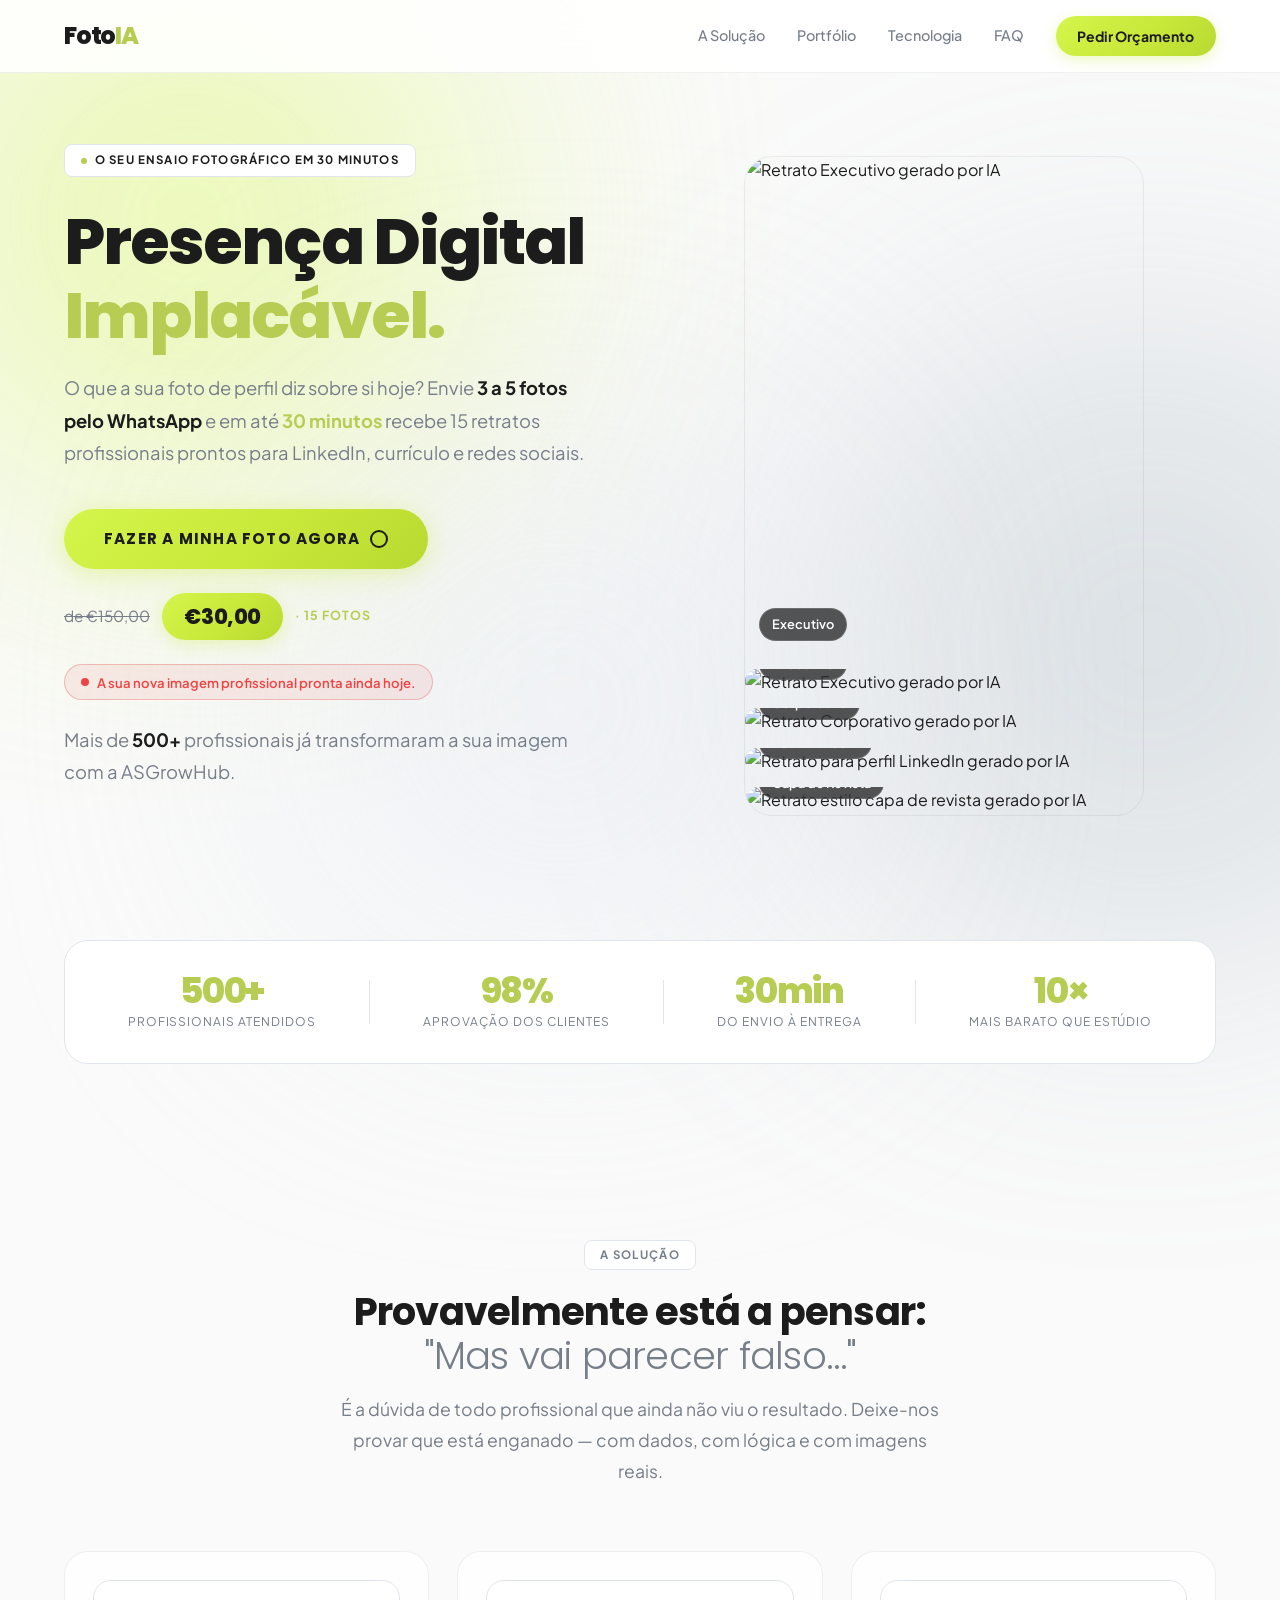
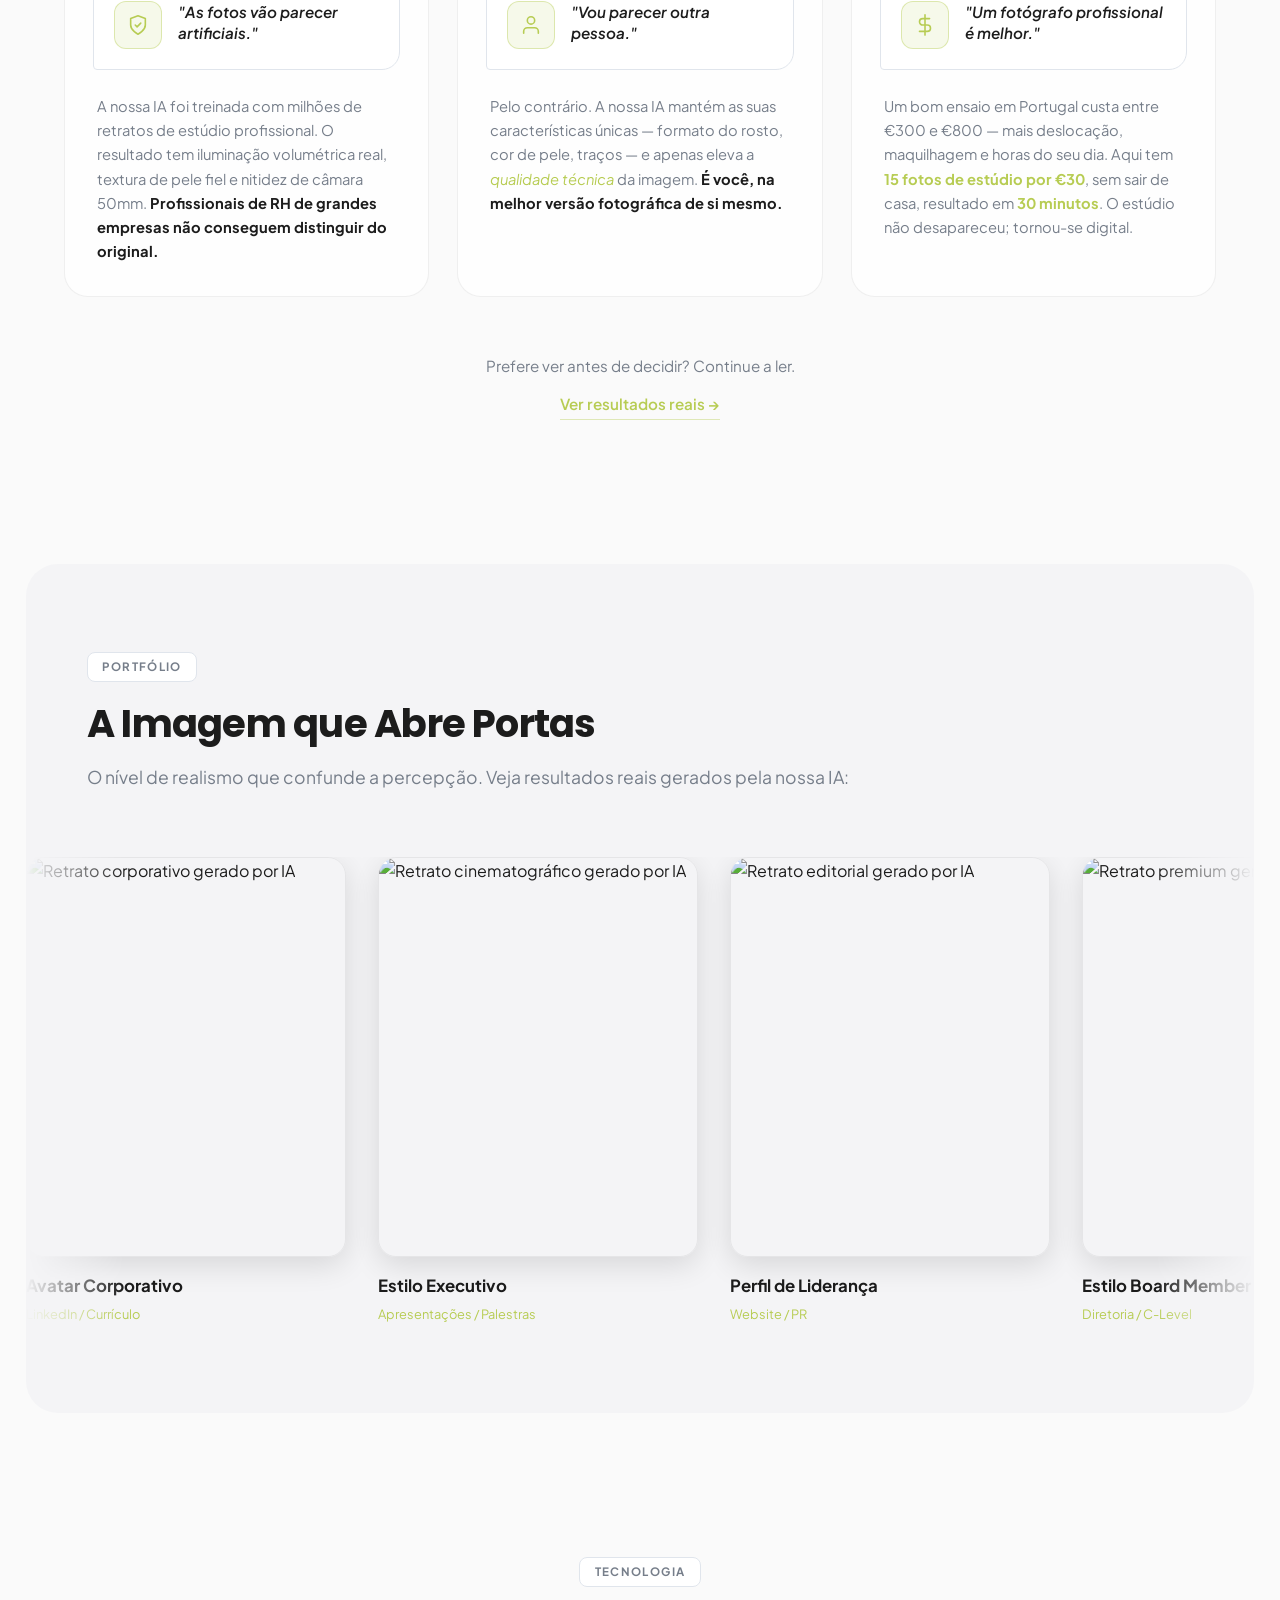
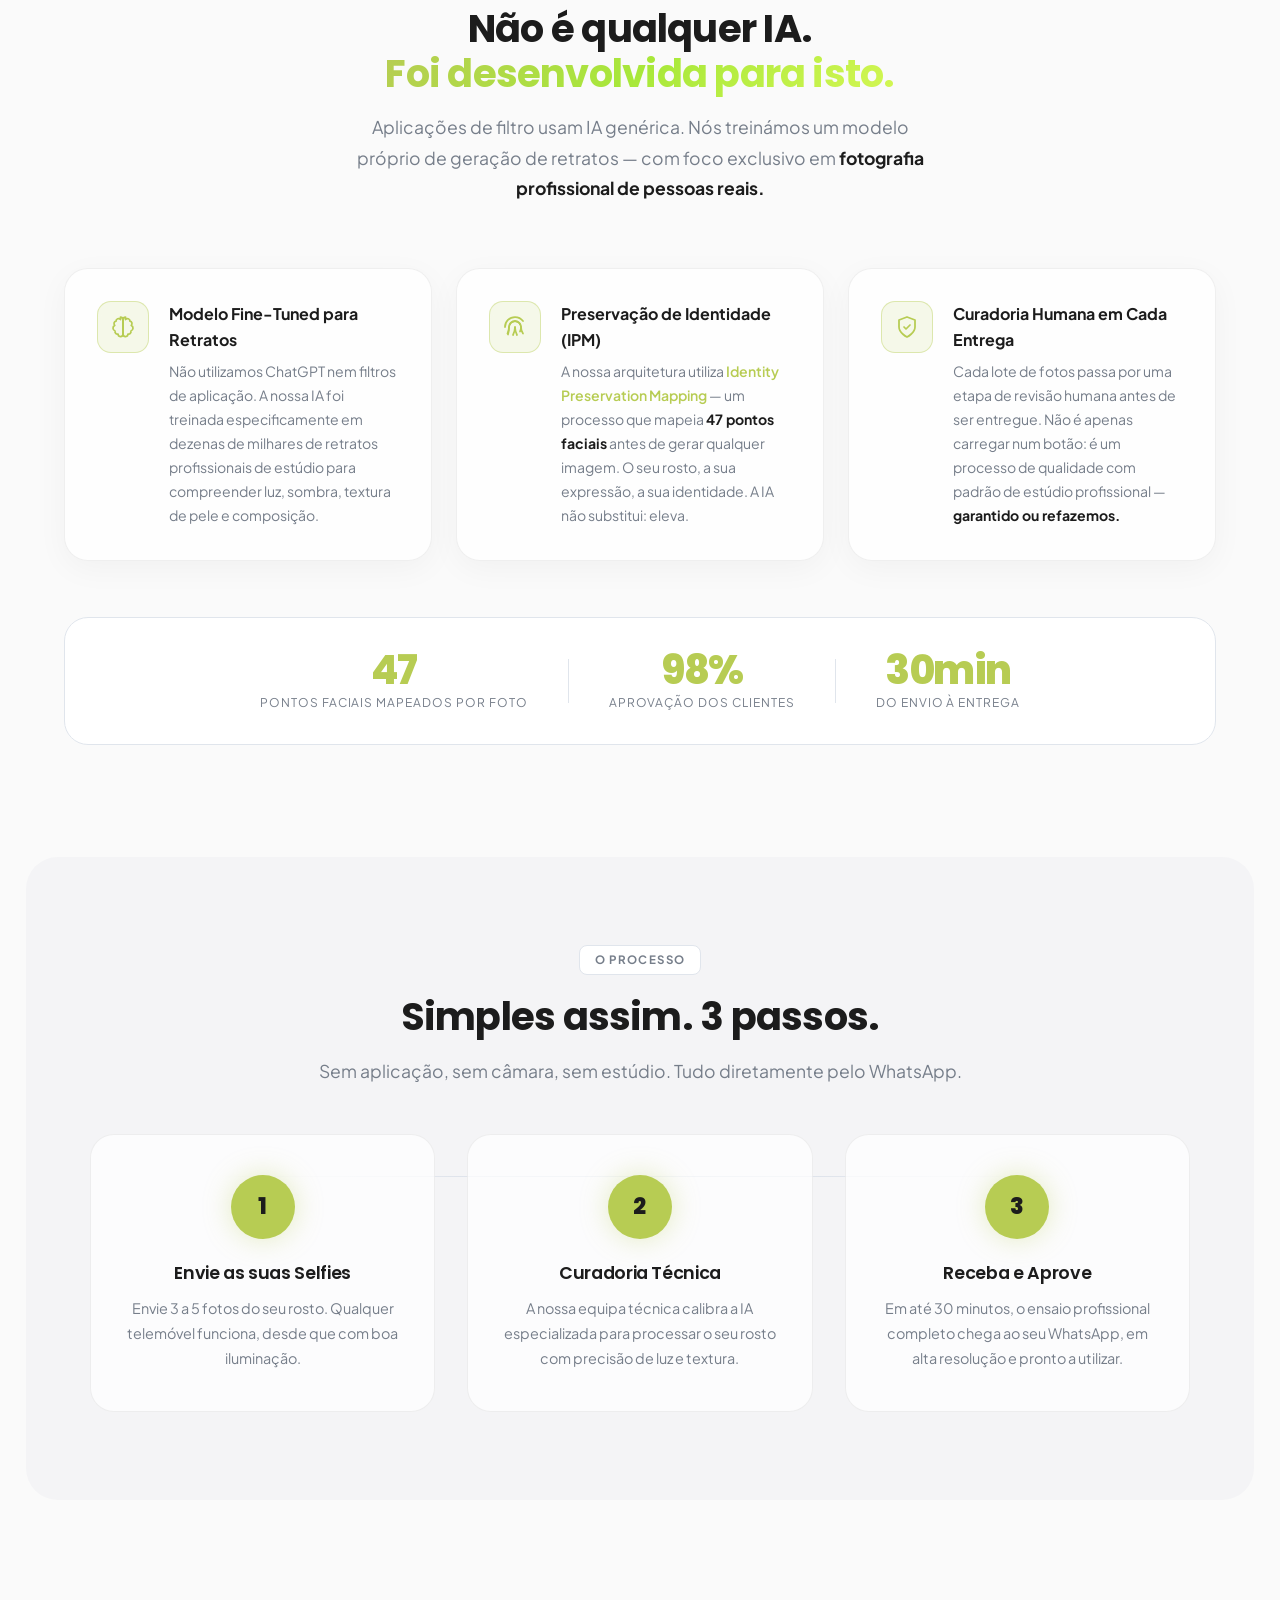
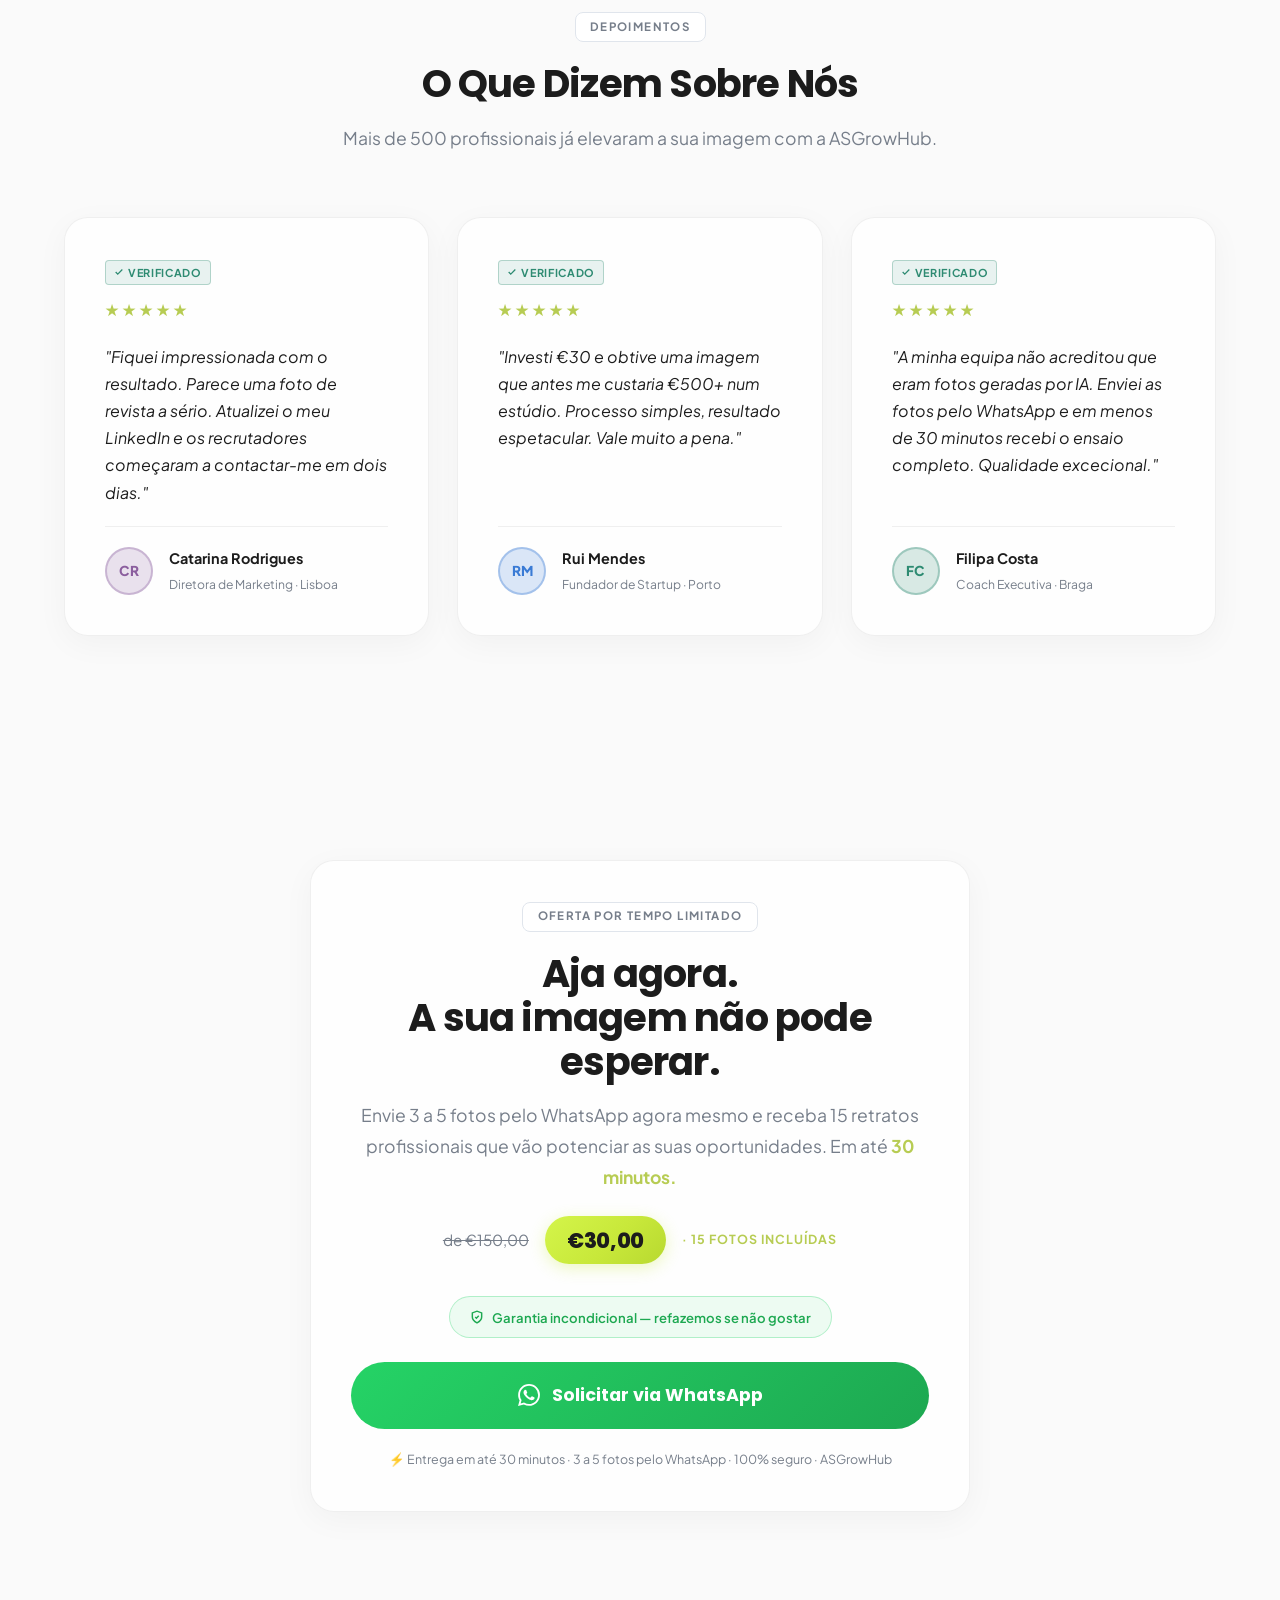
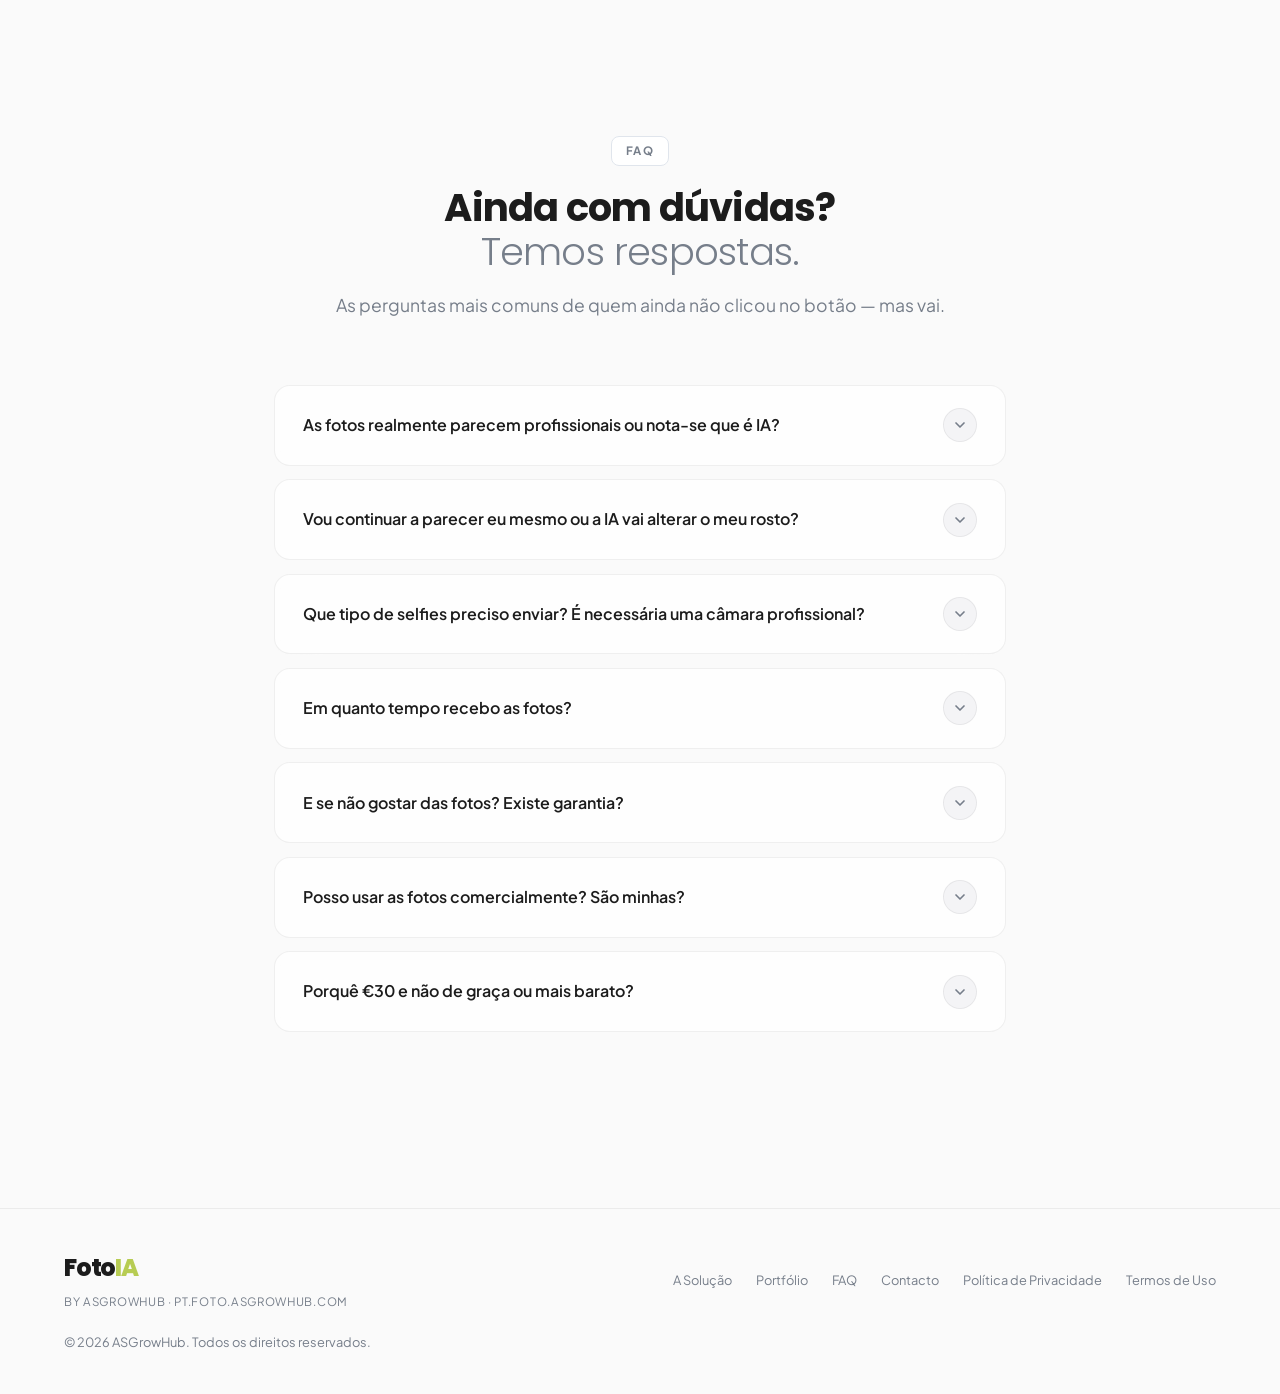
==== commit 1f681cc1: "perf: convert images to WebP (34MB→1.8MB), defer GTM/TikTok, add preload LCP, robots.txt, sitemap.xm" ====
--- a/portugal/index.html
+++ b/portugal/index.html
@@ -27,25 +27,34 @@
   <link rel="icon"
     href="data:image/svg+xml,%3Csvg xmlns='http://www.w3.org/2000/svg' viewBox='0 0 32 32'%3E%3Crect width='32' height='32' rx='8' fill='%23B7CC53'/%3E%3Cpath d='M6 11h3l2-3h10l2 3h3a2 2 0 0 1 2 2v11a2 2 0 0 1-2 2H6a2 2 0 0 1-2-2V13a2 2 0 0 1 2-2z' fill='none' stroke='%23070707' stroke-width='2' stroke-linejoin='round'/%3E%3Ccircle cx='16' cy='18' r='4' fill='none' stroke='%23070707' stroke-width='2'/%3E%3C/svg%3E">
 
-  <!-- Google Tag Manager -->
-  <script>(function(w,d,s,l,i){w[l]=w[l]||[];w[l].push({'gtm.start':
-  new Date().getTime(),event:'gtm.js'});var f=d.getElementsByTagName(s)[0],
-  j=d.createElement(s),dl=l!='dataLayer'?'&l='+l:'';j.async=true;j.src=
-  'https://www.googletagmanager.com/gtm.js?id='+i+dl;f.parentNode.insertBefore(j,f);
-  })(window,document,'script','dataLayer','GTM-NWM44LLB');</script>
+  <!-- Google Tag Manager (deferred) -->
+  <script>
+  window.addEventListener('load', function() {
+    (function(w,d,s,l,i){w[l]=w[l]||[];w[l].push({'gtm.start':
+    new Date().getTime(),event:'gtm.js'});var f=d.getElementsByTagName(s)[0],
+    j=d.createElement(s),dl=l!='dataLayer'?'&l='+l:'';j.async=true;j.src=
+    'https://www.googletagmanager.com/gtm.js?id='+i+dl;f.parentNode.insertBefore(j,f);
+    })(window,document,'script','dataLayer','GTM-NWM44LLB');
+  });
+  </script>
   <!-- End Google Tag Manager -->
 
-  <!-- TikTok Pixel Code Start -->
+  <!-- TikTok Pixel Code (deferred) -->
   <script>
-  !function (w, d, t) {
-    w.TiktokAnalyticsObject=t;var ttq=w[t]=w[t]||[];ttq.methods=["page","track","identify","instances","debug","on","off","once","ready","alias","group","enableCookie","disableCookie","holdConsent","revokeConsent","grantConsent"],ttq.setAndDefer=function(t,e){t[e]=function(){t.push([e].concat(Array.prototype.slice.call(arguments,0)))}};for(var i=0;i<ttq.methods.length;i++)ttq.setAndDefer(ttq,ttq.methods[i]);ttq.instance=function(t){for(
-  var e=ttq._i[t]||[],n=0;n<ttq.methods.length;n++)ttq.setAndDefer(e,ttq.methods[n]);return e},ttq.load=function(e,n){var r="https://analytics.tiktok.com/i18n/pixel/events.js",o=n&&n.partner;ttq._i=ttq._i||{},ttq._i[e]=[],ttq._i[e]._u=r,ttq._t=ttq._t||{},ttq._t[e]=+new Date,ttq._o=ttq._o||{},ttq._o[e]=n||{};n=document.createElement("script")
-  ;n.type="text/javascript",n.async=!0,n.src=r+"?sdkid="+e+"&lib="+t;e=document.getElementsByTagName("script")[0];e.parentNode.insertBefore(n,e)};
-    ttq.load('D73E8M3C77U5SK5I3BUG');
-    ttq.page();
-  }(window, document, 'ttq');
+  window.addEventListener('load', function() {
+    !function (w, d, t) {
+      w.TiktokAnalyticsObject=t;var ttq=w[t]=w[t]||[];ttq.methods=["page","track","identify","instances","debug","on","off","once","ready","alias","group","enableCookie","disableCookie","holdConsent","revokeConsent","grantConsent"],ttq.setAndDefer=function(t,e){t[e]=function(){t.push([e].concat(Array.prototype.slice.call(arguments,0)))}};for(var i=0;i<ttq.methods.length;i++)ttq.setAndDefer(ttq,ttq.methods[i]);ttq.instance=function(t){for(
+      var e=ttq._i[t]||[],n=0;n<ttq.methods.length;n++)ttq.setAndDefer(e,ttq.methods[n]);return e},ttq.load=function(e,n){var r="https://analytics.tiktok.com/i18n/pixel/events.js",o=n&&n.partner;ttq._i=ttq._i||{},ttq._i[e]=[],ttq._i[e]._u=r,ttq._t=ttq._t||{},ttq._t[e]=+new Date,ttq._o=ttq._o||{},ttq._o[e]=n||{};n=document.createElement("script")
+      ;n.type="text/javascript",n.async=!0,n.src=r+"?sdkid="+e+"&lib="+t;e=document.getElementsByTagName("script")[0];e.parentNode.insertBefore(n,e)};
+      ttq.load('D73E8M3C77U5SK5I3BUG');
+      ttq.page();
+    }(window, document, 'ttq');
+  });
   </script>
   <!-- TikTok Pixel Code End -->
+
+  <!-- Preload LCP image -->
+  <link rel="preload" as="image" href="assets/freepik__professional-highresolution-studio-portrait-in-the__22823.webp" type="image/webp">
 
   <link rel="preconnect" href="https://fonts.googleapis.com">
   <link rel="preconnect" href="https://fonts.gstatic.com" crossorigin>
@@ -455,54 +464,54 @@
         <div class="carousel-container" aria-label="Exemplos de retratos profissionais gerados por IA" role="img">
           <div class="carousel-track">
             <div class="carousel-slide">
-              <img src="assets/freepik__professional-highresolution-studio-portrait-in-the__22823.png"
-                alt="Retrato Executivo gerado por IA" loading="eager">
+              <img src="assets/freepik__professional-highresolution-studio-portrait-in-the__22823.webp"
+                alt="Retrato Executivo gerado por IA" loading="eager" fetchpriority="high" width="1200" height="1500" decoding="async">
               <div class="slide-label" aria-hidden="true">Executivo</div>
             </div>
             <div class="carousel-slide">
-              <img src="assets/freepik__professional-highresolution-studio-portrait-in-the__22825.png"
+              <img src="assets/freepik__professional-highresolution-studio-portrait-in-the__22825.webp"
                 alt="Retrato Executivo gerado por IA" loading="lazy">
               <div class="slide-label" aria-hidden="true">Executivo</div>
             </div>
             <div class="carousel-slide">
-              <img src="assets/freepik__ultrarealistic-studio-portrait-scene-with-a-deep-w__7784.png"
+              <img src="assets/freepik__ultrarealistic-studio-portrait-scene-with-a-deep-w__7784.webp"
                 alt="Retrato Corporativo gerado por IA" loading="lazy">
               <div class="slide-label" aria-hidden="true">Corporativo</div>
             </div>
             <div class="carousel-slide">
-              <img src="assets/freepik__professional-highresolution-studio-portrait-tight-__22826.png"
+              <img src="assets/freepik__professional-highresolution-studio-portrait-tight-__22826.webp"
                 alt="Retrato para perfil LinkedIn gerado por IA" loading="lazy">
               <div class="slide-label" aria-hidden="true">Perfil LinkedIn</div>
             </div>
             <div class="carousel-slide">
-              <img src="assets/freepik__a-cinematic-lowangle-portrait-shot-on-a-50mm-lens-__49037.png"
+              <img src="assets/freepik__a-cinematic-lowangle-portrait-shot-on-a-50mm-lens-__49037.webp"
                 alt="Retrato estilo capa de revista gerado por IA" loading="lazy">
               <div class="slide-label" aria-hidden="true">Capa de Revista</div>
             </div>
             <div class="carousel-slide">
-              <img src="assets/freepik__professional-highresolution-studio-portrait-in-the__22824.png"
+              <img src="assets/freepik__professional-highresolution-studio-portrait-in-the__22824.webp"
                 alt="Retrato premium gerado por IA" loading="lazy">
               <div class="slide-label" aria-hidden="true">Board Member</div>
             </div>
             <!-- Duplicatas para loop infinito -->
             <div class="carousel-slide" aria-hidden="true">
-              <img src="assets/freepik__professional-highresolution-studio-portrait-in-the__22823.png" alt="" loading="lazy">
+              <img src="assets/freepik__professional-highresolution-studio-portrait-in-the__22823.webp" alt="" loading="lazy">
               <div class="slide-label">Executivo</div>
             </div>
             <div class="carousel-slide" aria-hidden="true">
-              <img src="assets/freepik__ultrarealistic-studio-portrait-scene-with-a-deep-w__7784.png" alt="" loading="lazy">
+              <img src="assets/freepik__ultrarealistic-studio-portrait-scene-with-a-deep-w__7784.webp" alt="" loading="lazy">
               <div class="slide-label">Corporativo</div>
             </div>
             <div class="carousel-slide" aria-hidden="true">
-              <img src="assets/freepik__professional-highresolution-studio-portrait-tight-__22826.png" alt="" loading="lazy">
+              <img src="assets/freepik__professional-highresolution-studio-portrait-tight-__22826.webp" alt="" loading="lazy">
               <div class="slide-label">Perfil LinkedIn</div>
             </div>
             <div class="carousel-slide" aria-hidden="true">
-              <img src="assets/freepik__a-cinematic-lowangle-portrait-shot-on-a-50mm-lens-__49037.png" alt="" loading="lazy">
+              <img src="assets/freepik__a-cinematic-lowangle-portrait-shot-on-a-50mm-lens-__49037.webp" alt="" loading="lazy">
               <div class="slide-label">Capa de Revista</div>
             </div>
             <div class="carousel-slide" aria-hidden="true">
-              <img src="assets/freepik__professional-highresolution-studio-portrait-in-the__22824.png" alt="" loading="lazy">
+              <img src="assets/freepik__professional-highresolution-studio-portrait-in-the__22824.webp" alt="" loading="lazy">
               <div class="slide-label">Board Member</div>
             </div>
           </div>
@@ -620,28 +629,28 @@
           <div class="marquee-group">
             <div class="marquee-item">
               <div class="portfolio-image-wrapper">
-                <img src="assets/freepik__professional-highresolution-studio-portrait-tight-__22826.png" loading="lazy" alt="Retrato corporativo gerado por IA">
+                <img src="assets/freepik__professional-highresolution-studio-portrait-tight-__22826.webp" loading="lazy" alt="Retrato corporativo gerado por IA">
                 <div class="portfolio-overlay" aria-hidden="true"><span class="tag-before">Selfie Comum</span><span class="tag-after">→ IA Studio</span></div>
               </div>
               <div class="portfolio-info"><h4>Avatar Corporativo</h4><p>LinkedIn / Currículo</p></div>
             </div>
             <div class="marquee-item">
               <div class="portfolio-image-wrapper">
-                <img src="assets/freepik__a-cinematic-lowangle-portrait-shot-on-a-50mm-lens-__49037.png" loading="lazy" alt="Retrato cinematográfico gerado por IA">
+                <img src="assets/freepik__a-cinematic-lowangle-portrait-shot-on-a-50mm-lens-__49037.webp" loading="lazy" alt="Retrato cinematográfico gerado por IA">
                 <div class="portfolio-overlay" aria-hidden="true"><span class="tag-before">Foto na Rua</span><span class="tag-after">→ IA Cinematic</span></div>
               </div>
               <div class="portfolio-info"><h4>Estilo Executivo</h4><p>Apresentações / Palestras</p></div>
             </div>
             <div class="marquee-item">
               <div class="portfolio-image-wrapper">
-                <img src="assets/freepik__ultrarealistic-studio-portrait-scene-with-a-deep-w__7784.png" loading="lazy" alt="Retrato editorial gerado por IA">
+                <img src="assets/freepik__ultrarealistic-studio-portrait-scene-with-a-deep-w__7784.webp" loading="lazy" alt="Retrato editorial gerado por IA">
                 <div class="portfolio-overlay" aria-hidden="true"><span class="tag-before">Foto Caseira</span><span class="tag-after">→ IA Editorial</span></div>
               </div>
               <div class="portfolio-info"><h4>Perfil de Liderança</h4><p>Website / PR</p></div>
             </div>
             <div class="marquee-item">
               <div class="portfolio-image-wrapper">
-                <img src="assets/freepik__professional-highresolution-studio-portrait-in-the__22824.png" loading="lazy" alt="Retrato premium gerado por IA">
+                <img src="assets/freepik__professional-highresolution-studio-portrait-in-the__22824.webp" loading="lazy" alt="Retrato premium gerado por IA">
                 <div class="portfolio-overlay" aria-hidden="true"><span class="tag-before">Evento Social</span><span class="tag-after">→ IA Premium</span></div>
               </div>
               <div class="portfolio-info"><h4>Estilo Board Member</h4><p>Diretoria / C-Level</p></div>
@@ -650,28 +659,28 @@
           <div class="marquee-group" aria-hidden="true">
             <div class="marquee-item">
               <div class="portfolio-image-wrapper">
-                <img src="assets/freepik__professional-highresolution-studio-portrait-tight-__22826.png" loading="lazy" alt="">
+                <img src="assets/freepik__professional-highresolution-studio-portrait-tight-__22826.webp" loading="lazy" alt="">
                 <div class="portfolio-overlay"><span class="tag-before">Selfie Comum</span><span class="tag-after">→ IA Studio</span></div>
               </div>
               <div class="portfolio-info"><h4>Avatar Corporativo</h4><p>LinkedIn / Currículo</p></div>
             </div>
             <div class="marquee-item">
               <div class="portfolio-image-wrapper">
-                <img src="assets/freepik__a-cinematic-lowangle-portrait-shot-on-a-50mm-lens-__49037.png" loading="lazy" alt="">
+                <img src="assets/freepik__a-cinematic-lowangle-portrait-shot-on-a-50mm-lens-__49037.webp" loading="lazy" alt="">
                 <div class="portfolio-overlay"><span class="tag-before">Foto na Rua</span><span class="tag-after">→ IA Cinematic</span></div>
               </div>
               <div class="portfolio-info"><h4>Estilo Executivo</h4><p>Apresentações / Palestras</p></div>
             </div>
             <div class="marquee-item">
               <div class="portfolio-image-wrapper">
-                <img src="assets/freepik__ultrarealistic-studio-portrait-scene-with-a-deep-w__7784.png" loading="lazy" alt="">
+                <img src="assets/freepik__ultrarealistic-studio-portrait-scene-with-a-deep-w__7784.webp" loading="lazy" alt="">
                 <div class="portfolio-overlay"><span class="tag-before">Foto Caseira</span><span class="tag-after">→ IA Editorial</span></div>
               </div>
               <div class="portfolio-info"><h4>Perfil de Liderança</h4><p>Website / PR</p></div>
             </div>
             <div class="marquee-item">
               <div class="portfolio-image-wrapper">
-                <img src="assets/freepik__professional-highresolution-studio-portrait-in-the__22824.png" loading="lazy" alt="">
+                <img src="assets/freepik__professional-highresolution-studio-portrait-in-the__22824.webp" loading="lazy" alt="">
                 <div class="portfolio-overlay"><span class="tag-before">Evento Social</span><span class="tag-after">→ IA Premium</span></div>
               </div>
               <div class="portfolio-info"><h4>Estilo Board Member</h4><p>Diretoria / C-Level</p></div>
